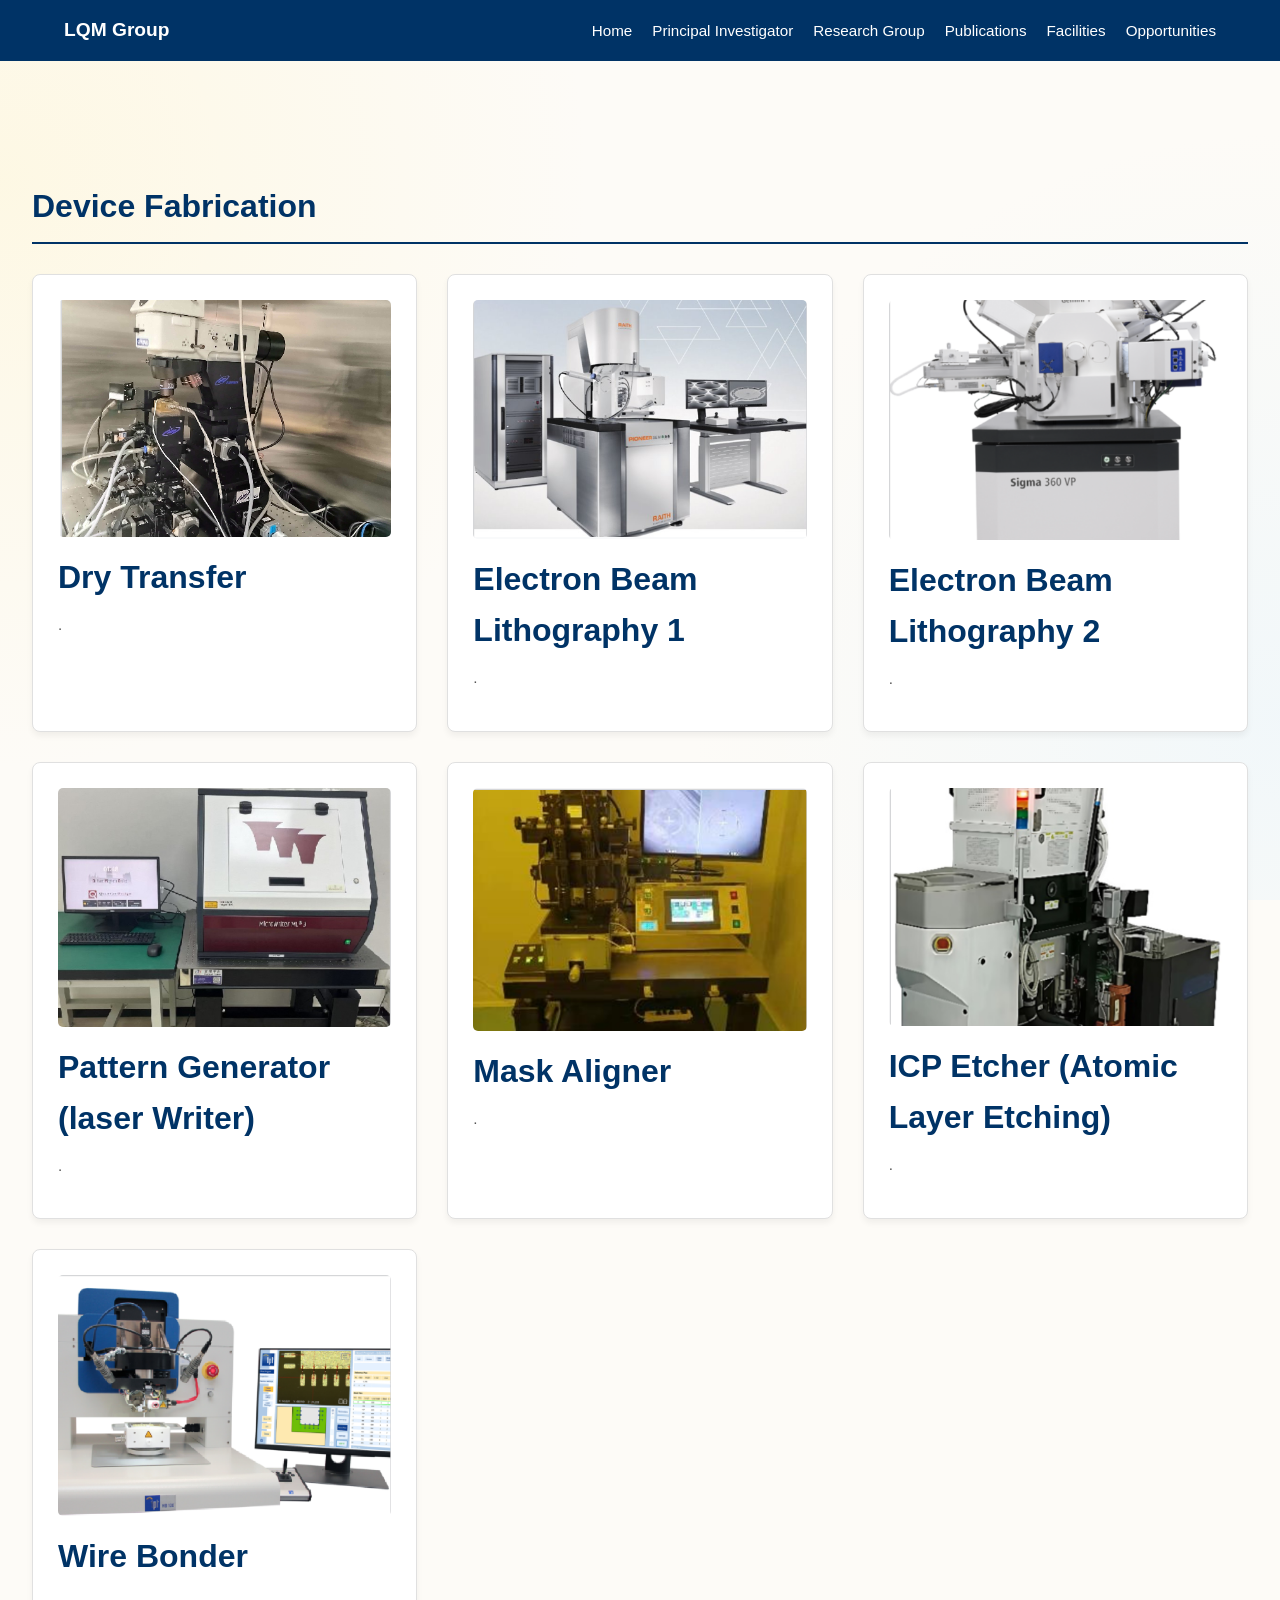
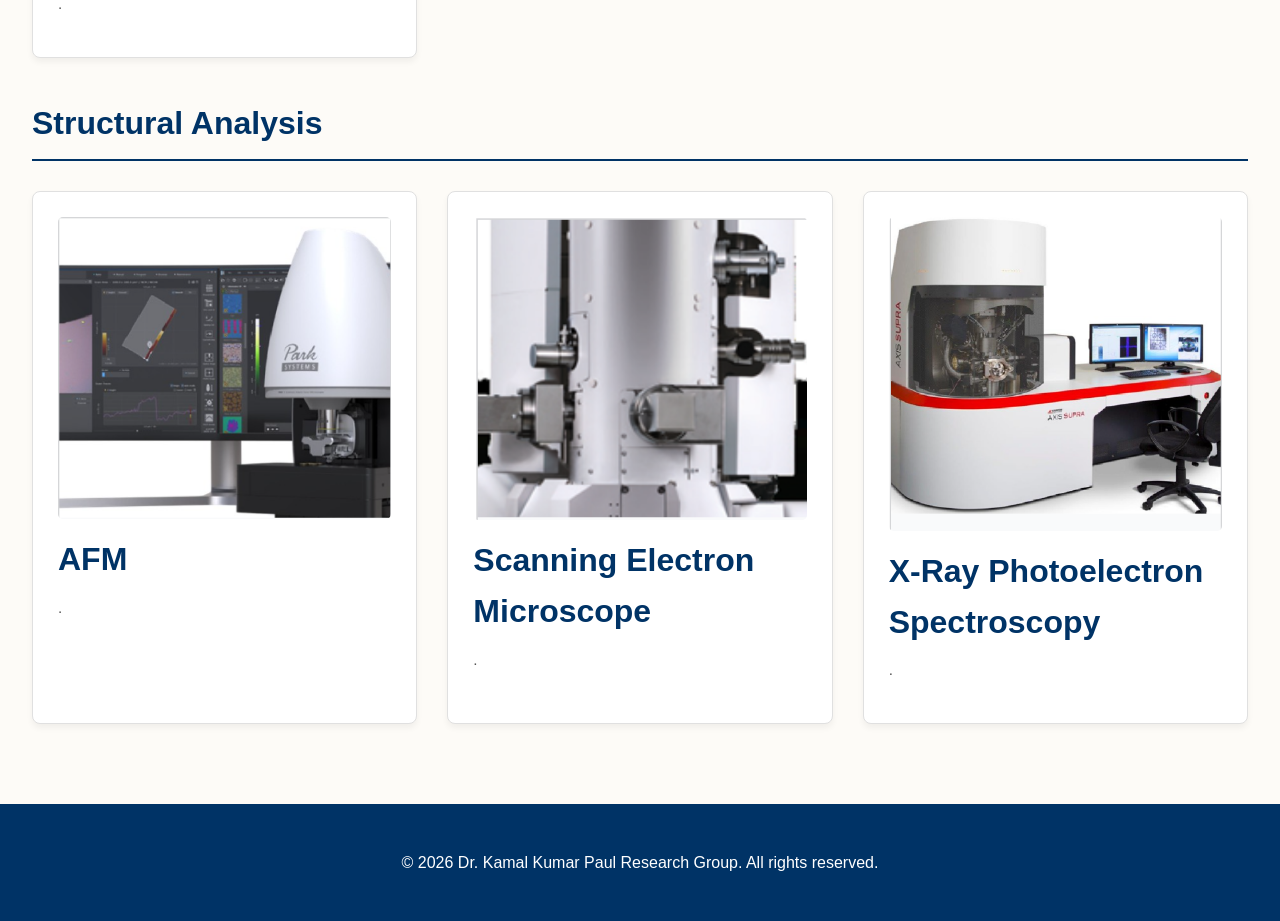
==== facilities.html @ f42da2a5 "Update navigation links in facilities.html" ====
<!DOCTYPE html>
<html lang="en">
<head>
    <meta charset="UTF-8">
    <meta name="viewport" content="width=device-width, initial-scale=1.0">
    <title>Facilities - Kamal Kumar Paul Research Group</title>
    <link rel="stylesheet" href="style.css">
</head>
<body>

    <header>
        <nav>
            <div class="logo">LQM Group</div>
            <ul class="nav-links">
                <li><a href="index.html">Home</a></li>
            <li><a href="pi.html">Principal Investigator</a></li>
            <li><a href="team.html">Research Group</a></li>
            <li><a href="publications.html">Publications</a></li>
            <li><a href="facilities.html">Facilities</a></li>
            <li><a href="opportunities.html">Opportunities</a></li>
            </ul>
        </nav>
    </header>

    <div class="container" style="margin-top: 40px; min-height: 60vh;">
        
        <div id="dynamic-facilities-container"></div>
        
    </div>

    <footer style="margin-top: 40px;">
        <div class="footer-bottom">
            <p>&copy; 2026 Dr. Kamal Kumar Paul Research Group. All rights reserved.</p>
        </div>
    </footer>

    <script>
        fetch('data/facilities.json')
            .then(response => {
                if (!response.ok) throw new Error("Facilities data not found");
                return response.json();
            })
            .then(data => {
                const container = document.getElementById('dynamic-facilities-container');
                let fullHTML = "";

                // OUTER LOOP: Go through each Category you create in the CMS
                if (data.categories) {
                    data.categories.forEach(category => {
                        
                        // 1. Build the dynamic Heading you typed in the CMS
                        fullHTML += `<h2 class="section-header" style="margin-top: 40px;">${category.heading}</h2>`;
                        
                        // 2. Open a new CSS grid for this specific category
                        fullHTML += `<div class="grid-container">`; 

                        // INNER LOOP: Go through the equipment items inside this specific category
                        if (category.items) {
                            category.items.forEach(item => {
                                // Check for an image, fallback to a placeholder if empty
                                const imgPath = item.photo ? item.photo.replace(/^\//, '') : 'placeholder.jpg';
                                
                                // Build the card
                                fullHTML += `
                                    <div class="card">
                                        <img src="${imgPath}" alt="${item.name}" style="width:100%; border-radius: 5px; margin-bottom: 15px;">
                                        <h3 style="margin: 0; color: #003366;">${item.name}</h3>
                                        <p style="margin-top: 10px; color: #555; font-size: 0.95rem;">${item.description}</p>
                                    </div>
                                `;
                            });
                        }
                        
                        // 3. Close the CSS grid before moving to the next category
                        fullHTML += `</div>`; 
                    });
                }
                
                // Inject the entire nested structure into the page at once
                container.innerHTML = fullHTML;
            })
            .catch(error => console.log("Facilities data hasn't been created in the CMS yet.", error));
    </script>
<script>
        fetch('data/settings.json')
            .then(response => {
                if (!response.ok) throw new Error("Settings not found.");
                return response.json();
            })
            .then(data => {
                const root = document.documentElement;
                
                // Inject the CMS values directly into the CSS variables
                if(data.font_family) root.style.setProperty('--main-font', data.font_family);
                if(data.text_size) root.style.setProperty('--text-size', data.text_size + 'px');
                if(data.text_color) root.style.setProperty('--text-color', data.text_color);
                if(data.header_size) root.style.setProperty('--header-size', data.header_size + 'px');
                if(data.container_width) root.style.setProperty('--container-width', data.container_width + 'px');
            })
            .catch(error => console.log("Global settings not yet published.", error));
    </script>
    <script>
        fetch('data/settings.json')
            .then(response => {
                if (!response.ok) throw new Error("Settings not found.");
                return response.json();
            })
            .then(data => {
                // 1. Update CSS Variables
                const root = document.documentElement;
                if(data.font_family) root.style.setProperty('--main-font', data.font_family);
                if(data.text_size) root.style.setProperty('--text-size', data.text_size + 'px');
                if(data.text_color) root.style.setProperty('--text-color', data.text_color);
                if(data.header_size) root.style.setProperty('--header-size', data.header_size + 'px');
                if(data.container_width) root.style.setProperty('--container-width', data.container_width + 'px');

                // 2. Update the Research Group Name Globally
                if(data.group_name) {
                    // Update Navigation Logo
                    document.querySelectorAll('.logo').forEach(logo => {
                        logo.innerText = data.group_name;
                    });
                    
                    // Update Footer Copyright text
                    document.querySelectorAll('footer .footer-bottom p').forEach(footer => {
                        const currentYear = new Date().getFullYear();
                        footer.innerHTML = `&copy; ${currentYear} ${data.group_name}. All rights reserved.`;
                    });

                    // Update Browser Tab Title safely
                    const currentTitle = document.title;
                    if (currentTitle.includes('-')) {
                        // Keeps page names like "Opportunities -" but swaps the group name
                        const pageName = currentTitle.split('-')[0].trim();
                        document.title = `${pageName} - ${data.group_name}`;
                    } else {
                        document.title = data.group_name;
                    }
                }
            })
            .catch(error => console.log("Global settings not yet published.", error));
    </script>
</body>
</html>
---- style.css ----
/* --- Clean, academic color palette --- */
/* --- 1. DEFAULT VARIABLES (Fallback if CMS fails) --- */
:root {
    --main-font: 'Inter', -apple-system, sans-serif;
    --text-size: 16px;
    --text-color: #333333;
    --header-size: 32px;
    --container-width: 1100px;
}

/* --- 2. APPLY VARIABLES GLOBALLY --- */
body {
    font-family: var(--main-font);
    font-size: var(--text-size);
    color: var(--text-color);
}

h1, h2, h3, .section-header {
    font-size: var(--header-size);
}

.container {
    max-width: var(--container-width);
    margin: 0 auto;
    padding: 20px;
}
:root {
    --primary-blue: #003366;
    --light-gray: #f4f4f9;
    --text-dark: #333;
}

body {
    font-family: 'Segoe UI', Tahoma, Geneva, Verdana, sans-serif;
    margin: 0;
    padding: 0;
    line-height: 1.6;
    color: var(--text-dark);
    background-color: #fdfbf7; 
    background-image: 
        radial-gradient(circle at 0% 20%, rgba(254, 243, 199, 0.4) 0%, transparent 40%),
        radial-gradient(circle at 100% 80%, rgba(224, 242, 254, 0.4) 0%, transparent 40%);
    background-attachment: fixed;
}
  
/* --- Navigation --- */
nav { background-color: var(--primary-blue); padding: 15px 5%; display: flex; justify-content: space-between; align-items: center; }
nav .logo { color: white; font-size: 1.2rem; font-weight: bold; text-decoration: none; }
nav ul { list-style: none; margin: 0; padding: 0; display: flex; gap: 20px; }
nav ul li a { color: white; text-decoration: none; font-size: 0.95rem; }
nav ul li a:hover { text-decoration: underline; }

/* --- Slider Styling (Added Back!) --- */
.slider-container { width: 100%; height: 60vh; position: relative; margin: auto; overflow: hidden; background-color: #000; }
.slide { display: none; width: 100%; height: 100%; }
.slide img { width: 100%; height: 100%; object-fit: cover; opacity: 0.6; }
.slide-text { color: #f2f2f2; position: absolute; top: 50%; left: 50%; transform: translate(-50%, -50%); text-align: center; width: 80%; }
.prev, .next { cursor: pointer; position: absolute; top: 50%; transform: translateY(-50%); padding: 20px; color: white; font-weight: bold; font-size: 30px; background-color: rgba(0,0,0,0.2); }
.next { right: 10px; } .prev { left: 10px; }

/* --- Container Alignment --- */
.container { width: 95%; max-width: 1400px; margin: 0 auto; padding: 40px 20px; }
.section-header { color: var(--primary-blue); border-bottom: 2px solid var(--primary-blue); padding-bottom: 10px; margin-top: 50px; }

/* --- Grid Layout --- */
.grid-container { display: grid; grid-template-columns: repeat(auto-fit, minmax(350px, 1fr)); gap: 30px; margin-top: 30px; }
.card { background: white; border: 1px solid #e0e0e0; padding: 25px; border-radius: 8px; box-shadow: 0 4px 6px rgba(0,0,0,0.05); display: flex; flex-direction: column; }

/* --- News Scroller --- */
.news-scroller { width: 95%; max-width: 1400px; margin: 40px auto; overflow: hidden; padding: 10px 0; }
.news-track { display: flex; width: max-content; animation: scrollLeft 30s linear infinite; }
.news-track:hover { animation-play-state: paused; }
.news-card { width: 320px; margin-right: 30px; background: white; border: 1px solid #ddd; border-radius: 8px; overflow: hidden; flex-shrink: 0; }
.news-card img { width: 100%; height: 180px; object-fit: cover; }
.news-content { padding: 15px; }

/* --- Footer --- */
footer { background-color: var(--primary-blue); color: white; text-align: center; padding: 30px; margin-top: 60px; }

/* --- Animations --- */
@keyframes scrollLeft { 0% { transform: translateX(0); } 100% { transform: translateX(-50%); } }

/* --- Mobile --- */
@media (max-width: 768px) {
    nav { flex-direction: column; }
    .grid-container { grid-template-columns: 1fr; }
    .container { width: 90%; }
    .slider-container { height: 40vh; }
}
/* --- RESEARCH MODAL STYLES --- */
.modal {
    display: none; /* Hidden by default */
    position: fixed; 
    z-index: 9999; /* Sit on top of everything */
    left: 0;
    top: 0;
    width: 100%; 
    height: 100%; 
    background-color: rgba(0, 30, 60, 0.7); /* Deep blue overlay */
    backdrop-filter: blur(4px); /* Modern frosted glass effect */
    overflow-y: auto; /* Allow scrolling inside the modal if text is very long */
}

.modal-content {
    background-color: #ffffff;
    margin: 5% auto; /* 5% from the top and centered */
    padding: 40px;
    border-radius: 12px;
    width: 90%;
    max-width: 800px; /* Restrict width for optimal reading */
    box-shadow: 0 20px 40px rgba(0,0,0,0.3);
    position: relative;
    animation: modalFadeIn 0.3s ease-out forwards;
}

.close-btn {
    color: #999;
    position: absolute;
    top: 20px;
    right: 25px;
    font-size: 32px;
    font-weight: bold;
    cursor: pointer;
    transition: color 0.2s;
    line-height: 1;
}

.close-btn:hover {
    color: #cc0000; /* Turns red on hover */
}

/* Smooth pop-up animation */
@keyframes modalFadeIn {
    from {
        opacity: 0;
        transform: translateY(-30px);
    }
    to {
        opacity: 1;
        transform: translateY(0);
    }
}
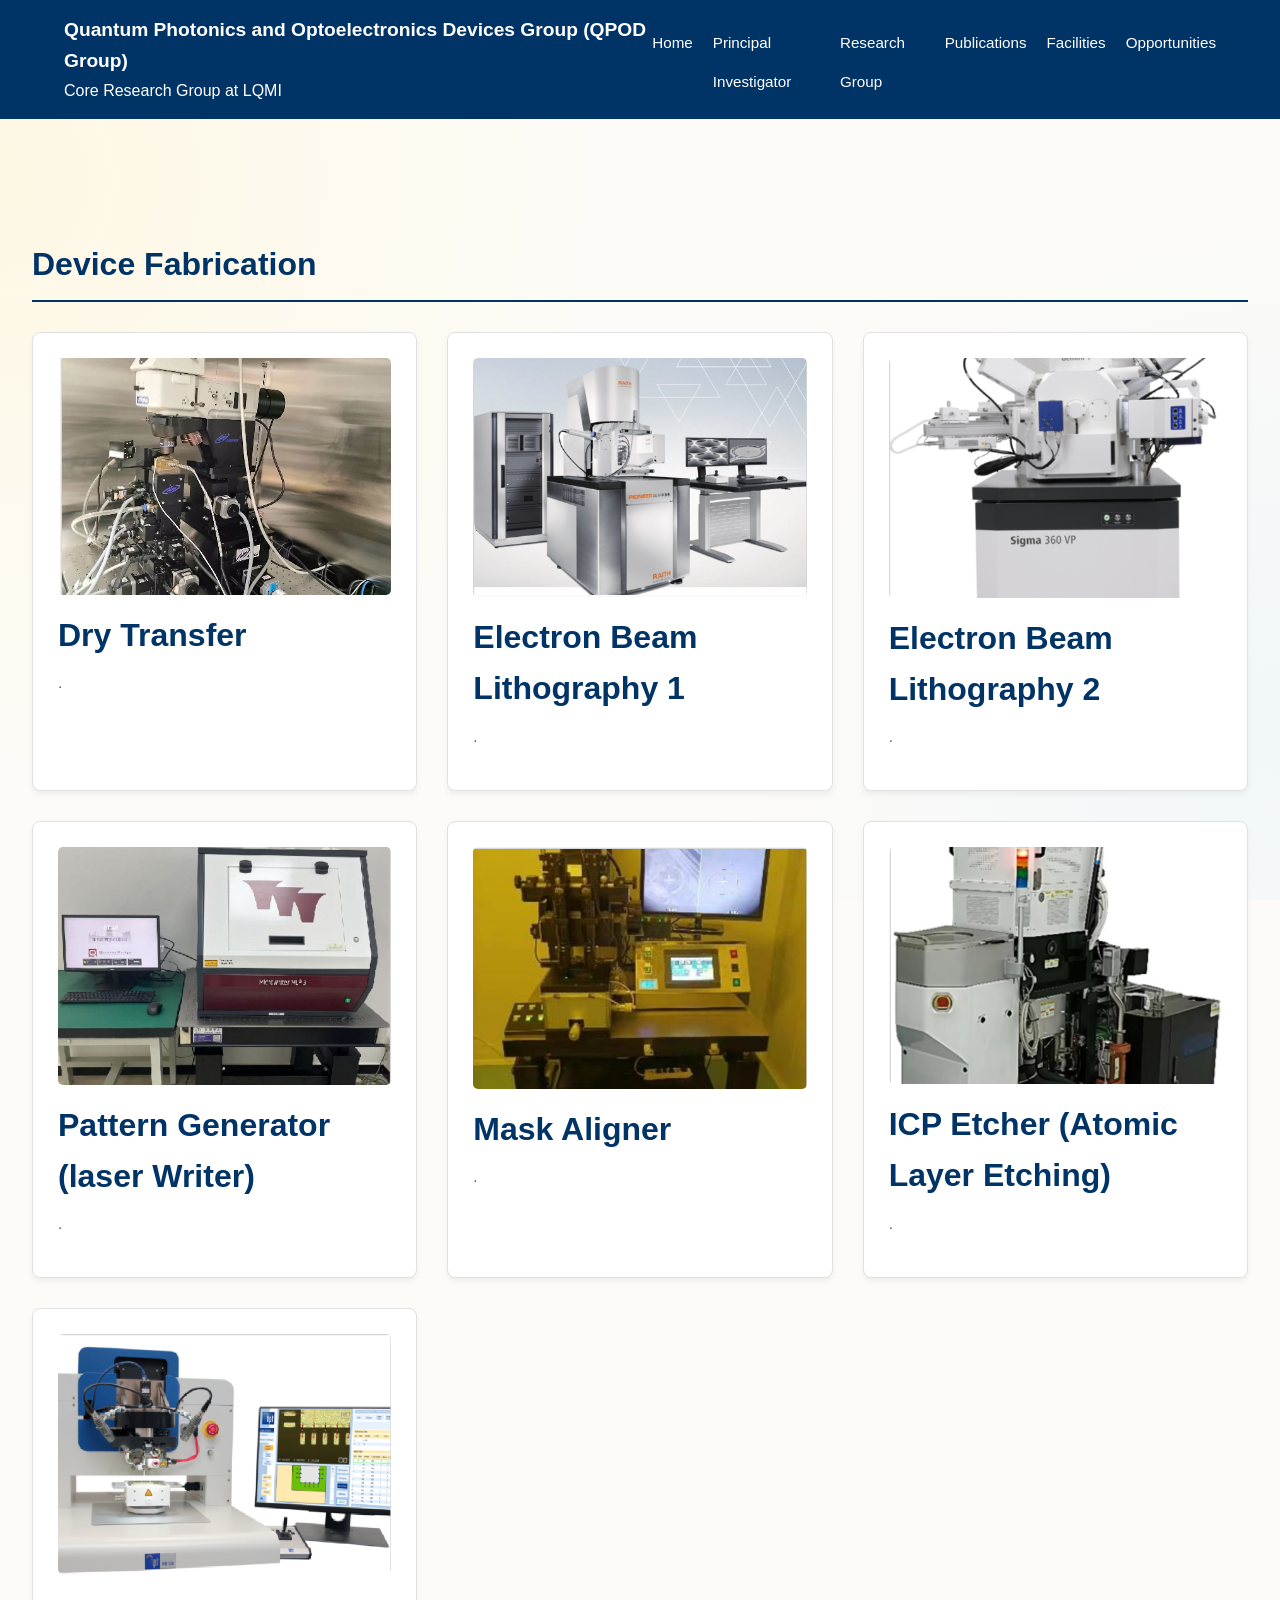
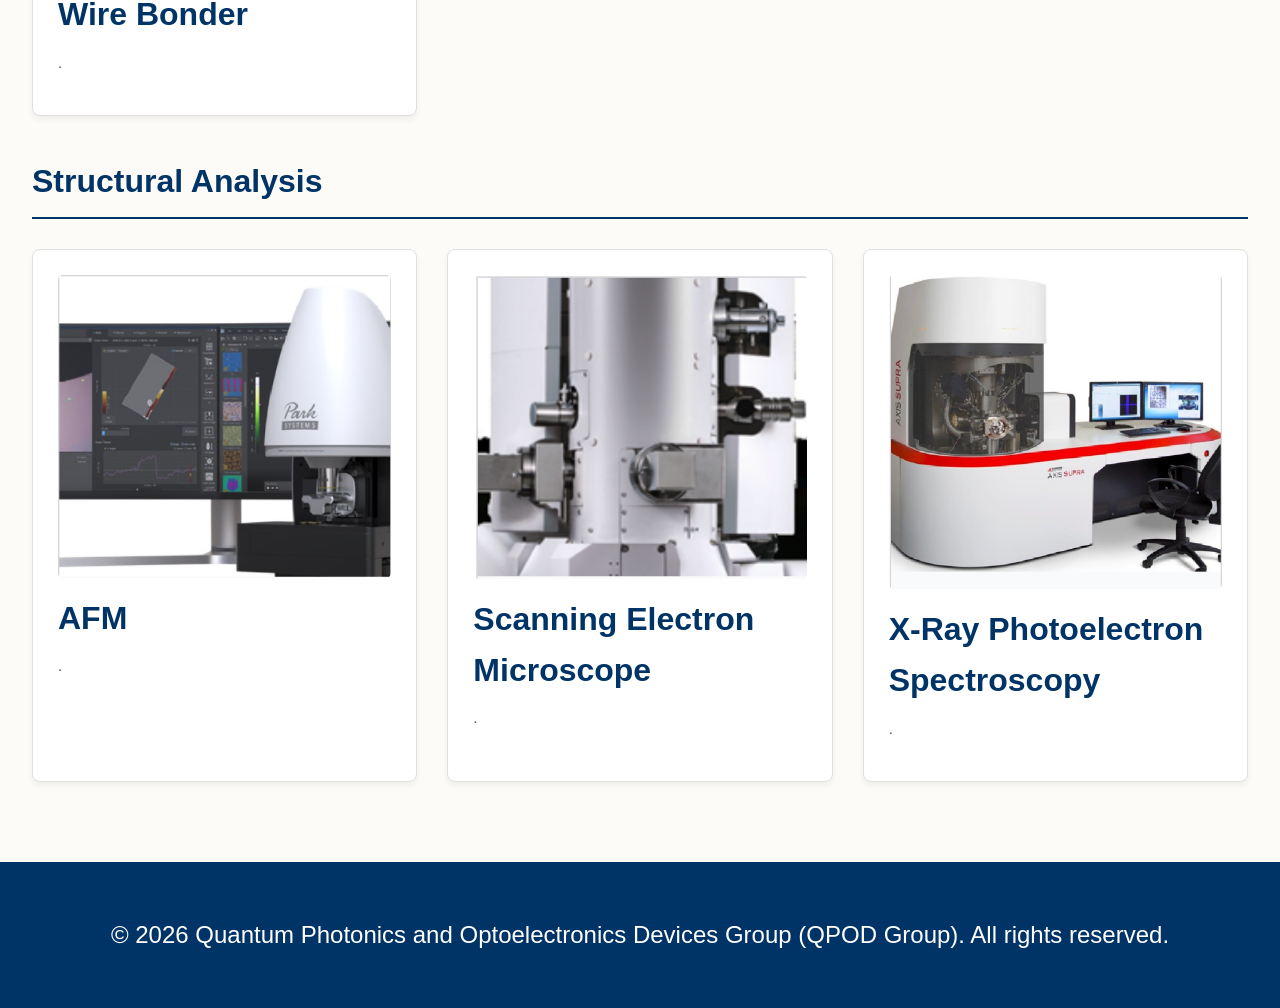
==== commit b21feff4: "Revise header branding and navigation links Updated navigation header with new branding and links." ====
--- a/facilities.html
+++ b/facilities.html
@@ -10,7 +10,10 @@
 
     <header>
         <nav>
-            <div class="logo">LQM Group</div>
+            <div class="nav-brand">
+        <a href="index.html" class="logo">Quantum Photonic and Optoelectronic Device Group</a>
+        <a href="https://smce.hbut.edu.cn/lqm/index.htm" target="_blank" class="subheading-link">Core Research Group at LQMI</a>
+        </div>
             <ul class="nav-links">
                 <li><a href="index.html">Home</a></li>
             <li><a href="pi.html">Principal Investigator</a></li>
--- a/style.css
+++ b/style.css
@@ -140,3 +140,21 @@
         transform: translateY(0);
     }
 }
+/* --- Navigation Subheading Styles --- */
+.nav-brand {
+    display: flex;
+    flex-direction: column;
+    justify-content: center;
+}
+
+.subheading-link {
+    font-size: 1rem; 
+    color: #ffffff; /* Forces the text to be pure white */
+    text-decoration: none;
+    margin-top: 2px;
+    font-weight: 500;
+}
+
+.subheading-link:hover {
+    text-decoration: underline; /* Keeps the underline, removed the opacity fade */
+}
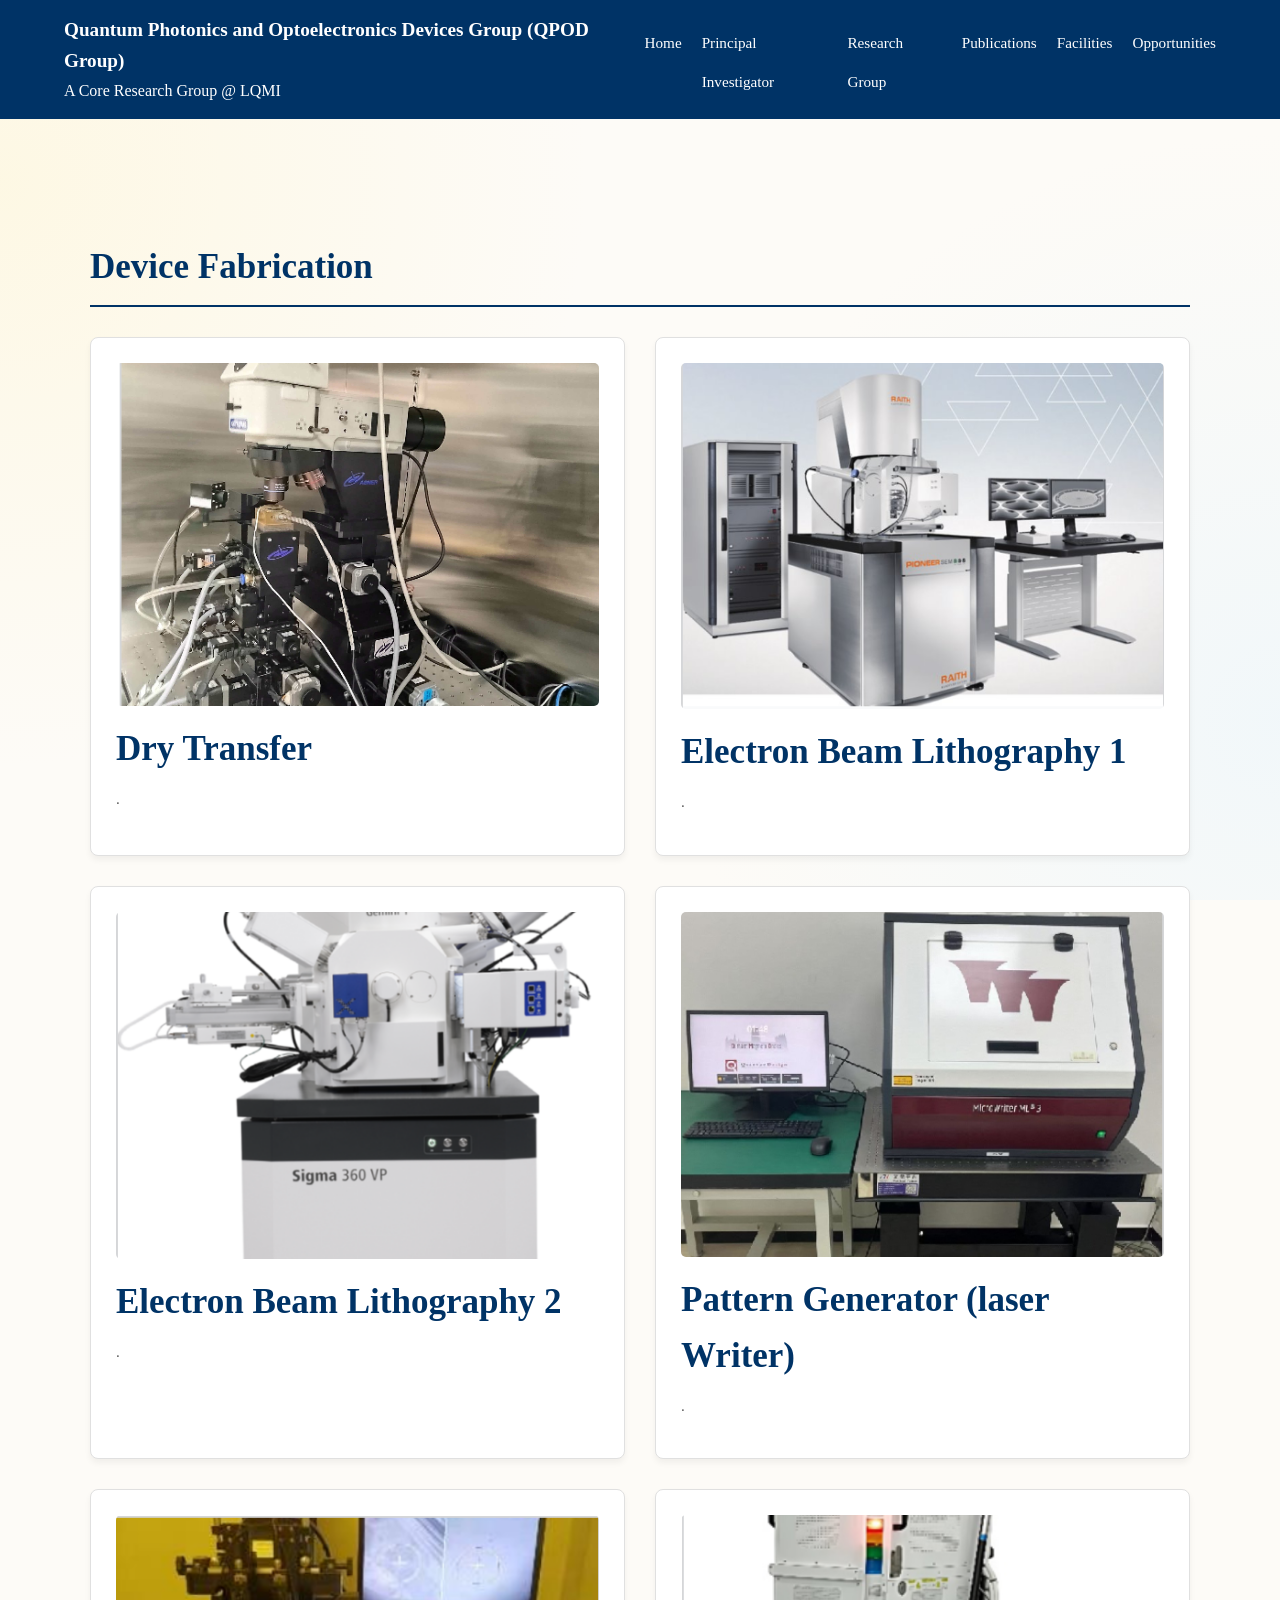
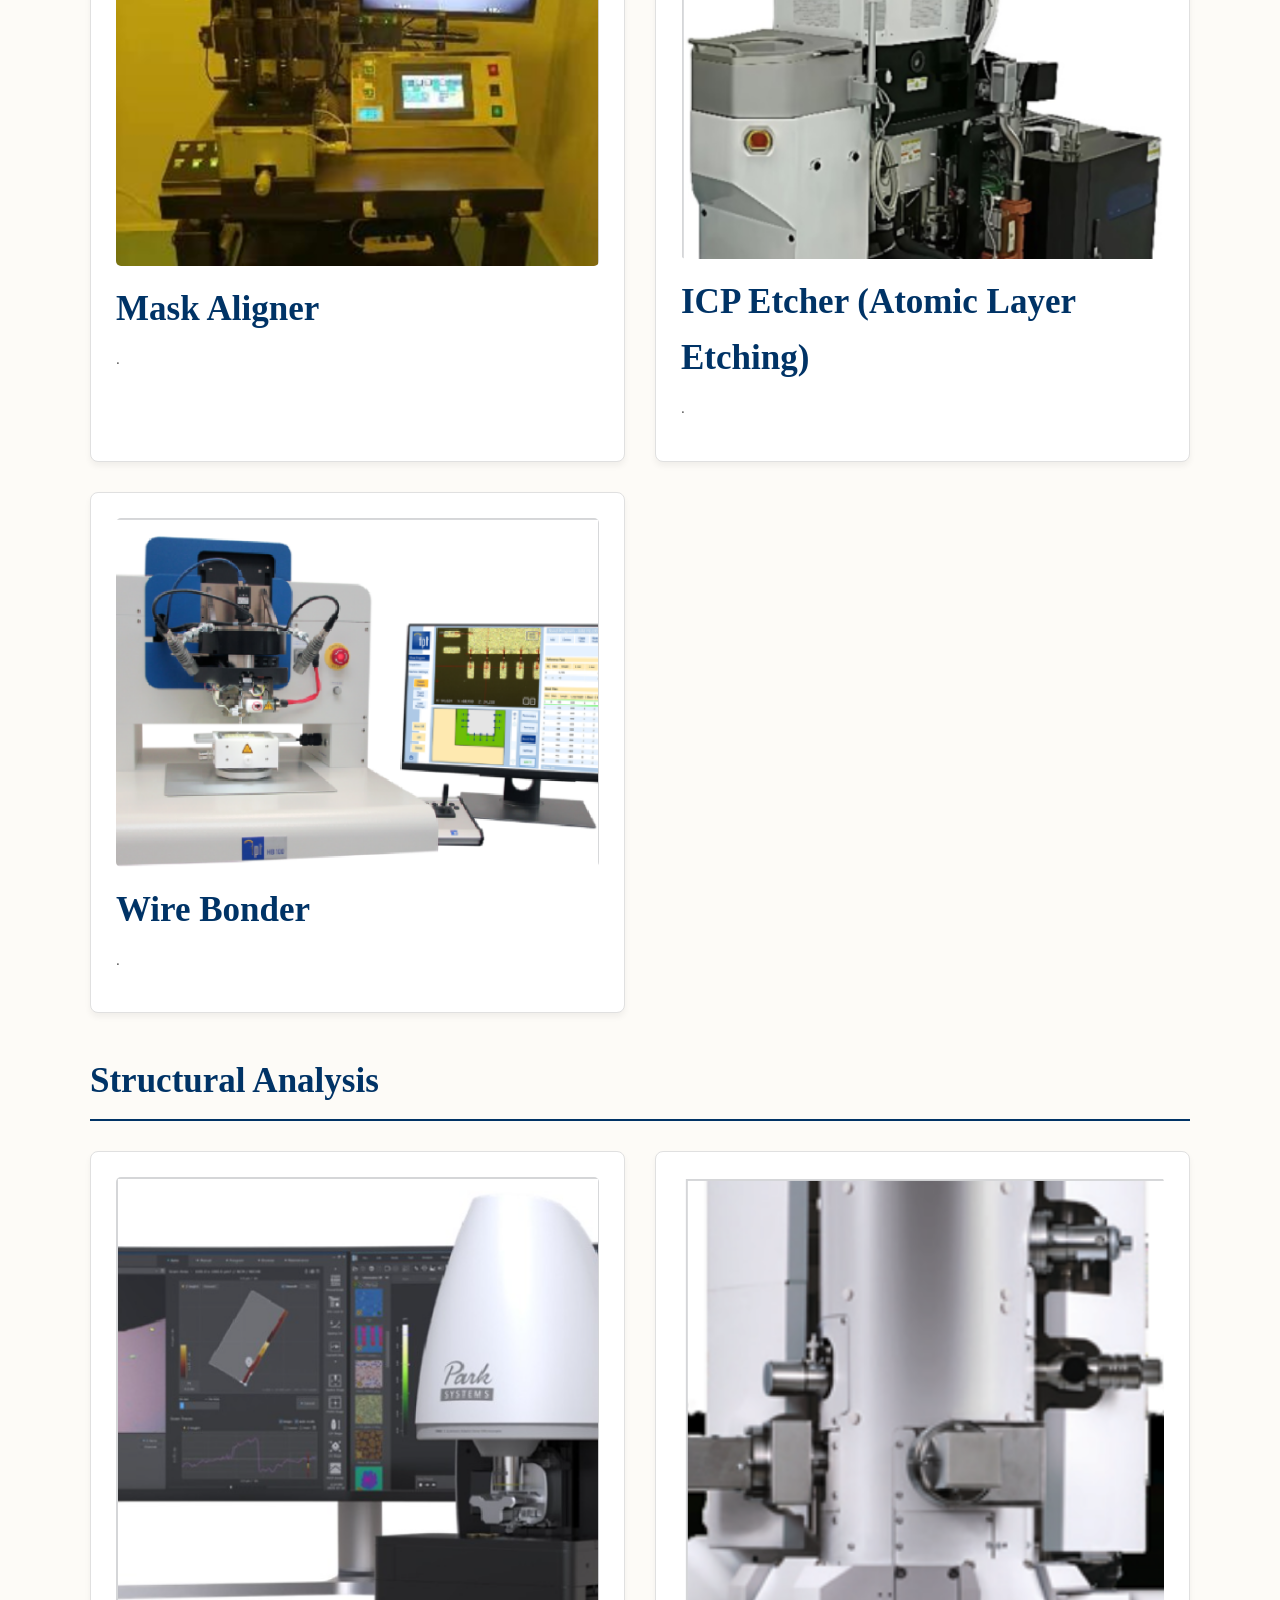
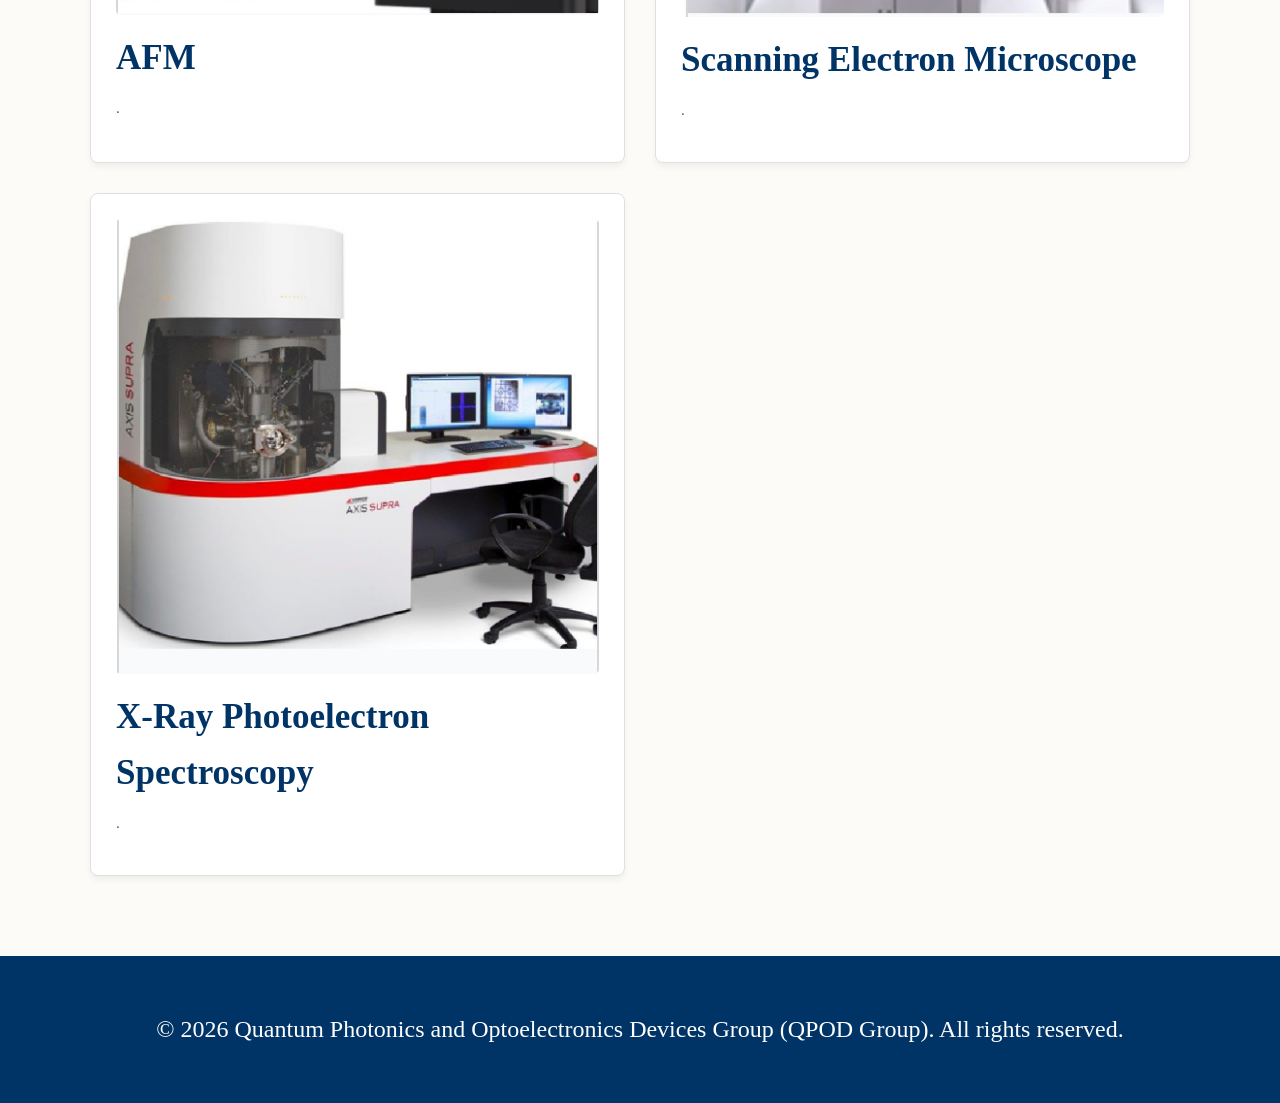
==== commit d28fea03: "Enhance global settings with subheading updates Added functionality to update navigation subheading " ====
--- a/facilities.html
+++ b/facilities.html
@@ -109,7 +109,6 @@
                 return response.json();
             })
             .then(data => {
-                // 1. Update CSS Variables
                 const root = document.documentElement;
                 if(data.font_family) root.style.setProperty('--main-font', data.font_family);
                 if(data.text_size) root.style.setProperty('--text-size', data.text_size + 'px');
@@ -117,29 +116,39 @@
                 if(data.header_size) root.style.setProperty('--header-size', data.header_size + 'px');
                 if(data.container_width) root.style.setProperty('--container-width', data.container_width + 'px');
 
-                // 2. Update the Research Group Name Globally
+                // --- 1. Main Group Name ---
                 if(data.group_name) {
-                    // Update Navigation Logo
                     document.querySelectorAll('.logo').forEach(logo => {
                         logo.innerText = data.group_name;
                     });
                     
-                    // Update Footer Copyright text
                     document.querySelectorAll('footer .footer-bottom p').forEach(footer => {
                         const currentYear = new Date().getFullYear();
                         footer.innerHTML = `&copy; ${currentYear} ${data.group_name}. All rights reserved.`;
                     });
 
-                    // Update Browser Tab Title safely
                     const currentTitle = document.title;
                     if (currentTitle.includes('-')) {
-                        // Keeps page names like "Opportunities -" but swaps the group name
                         const pageName = currentTitle.split('-')[0].trim();
                         document.title = `${pageName} - ${data.group_name}`;
                     } else {
                         document.title = data.group_name;
                     }
                 }
+
+                // --- 2. NEW: Navigation Subheading Text ---
+                if(data.nav_subheading) {
+                    document.querySelectorAll('.subheading-link').forEach(link => {
+                        link.innerText = data.nav_subheading;
+                    });
+                }
+
+                // --- 3. NEW: Navigation Subheading Link ---
+                if(data.nav_subheading_link) {
+                    document.querySelectorAll('.subheading-link').forEach(link => {
+                        link.href = data.nav_subheading_link;
+                    });
+                }
             })
             .catch(error => console.log("Global settings not yet published.", error));
     </script>
--- a/style.css
+++ b/style.css
@@ -1,118 +1,245 @@
 /* --- Clean, academic color palette --- */
-/* --- 1. DEFAULT VARIABLES (Fallback if CMS fails) --- */
+/* --- 1. DEFAULT VARIABLES --- */
 :root {
     --main-font: 'Inter', -apple-system, sans-serif;
     --text-size: 16px;
     --text-color: #333333;
+    --text-dark: #333;
     --header-size: 32px;
     --container-width: 1100px;
+    --primary-blue: #003366;
+    --light-gray: #f4f4f9;
 }
 
 /* --- 2. APPLY VARIABLES GLOBALLY --- */
 body {
-    font-family: var(--main-font);
+    font-family: var(--main-font), 'Segoe UI', Tahoma, Geneva, Verdana, sans-serif;
     font-size: var(--text-size);
     color: var(--text-color);
-}
-
-h1, h2, h3, .section-header {
-    font-size: var(--header-size);
-}
-
-.container {
-    max-width: var(--container-width);
-    margin: 0 auto;
-    padding: 20px;
-}
-:root {
-    --primary-blue: #003366;
-    --light-gray: #f4f4f9;
-    --text-dark: #333;
-}
-
-body {
-    font-family: 'Segoe UI', Tahoma, Geneva, Verdana, sans-serif;
     margin: 0;
     padding: 0;
     line-height: 1.6;
-    color: var(--text-dark);
     background-color: #fdfbf7; 
     background-image: 
         radial-gradient(circle at 0% 20%, rgba(254, 243, 199, 0.4) 0%, transparent 40%),
         radial-gradient(circle at 100% 80%, rgba(224, 242, 254, 0.4) 0%, transparent 40%);
     background-attachment: fixed;
 }
-  
+
+h1, h2, h3, .section-header {
+    font-size: var(--header-size);
+}
+
+/* --- Container Alignment --- */
+.container {
+    width: 95%;
+    max-width: var(--container-width);
+    margin: 0 auto;
+    padding: 40px 20px;
+}
+
+.section-header { 
+    color: var(--primary-blue); 
+    border-bottom: 2px solid var(--primary-blue); 
+    padding-bottom: 10px; 
+    margin-top: 50px; 
+}
+
 /* --- Navigation --- */
-nav { background-color: var(--primary-blue); padding: 15px 5%; display: flex; justify-content: space-between; align-items: center; }
-nav .logo { color: white; font-size: 1.2rem; font-weight: bold; text-decoration: none; }
-nav ul { list-style: none; margin: 0; padding: 0; display: flex; gap: 20px; }
-nav ul li a { color: white; text-decoration: none; font-size: 0.95rem; }
-nav ul li a:hover { text-decoration: underline; }
-
-/* --- Slider Styling (Added Back!) --- */
-.slider-container { width: 100%; height: 60vh; position: relative; margin: auto; overflow: hidden; background-color: #000; }
-.slide { display: none; width: 100%; height: 100%; }
-.slide img { width: 100%; height: 100%; object-fit: cover; opacity: 0.6; }
-.slide-text { color: #f2f2f2; position: absolute; top: 50%; left: 50%; transform: translate(-50%, -50%); text-align: center; width: 80%; }
-.prev, .next { cursor: pointer; position: absolute; top: 50%; transform: translateY(-50%); padding: 20px; color: white; font-weight: bold; font-size: 30px; background-color: rgba(0,0,0,0.2); }
-.next { right: 10px; } .prev { left: 10px; }
-
-/* --- Container Alignment --- */
-.container { width: 95%; max-width: 1400px; margin: 0 auto; padding: 40px 20px; }
-.section-header { color: var(--primary-blue); border-bottom: 2px solid var(--primary-blue); padding-bottom: 10px; margin-top: 50px; }
+nav { 
+    background-color: var(--primary-blue); 
+    padding: 15px 5%; 
+    display: flex; 
+    justify-content: space-between; 
+    align-items: center; 
+}
+nav .logo { 
+    color: white; 
+    font-size: 1.2rem; 
+    font-weight: bold; 
+    text-decoration: none; 
+}
+nav ul { 
+    list-style: none; 
+    margin: 0; 
+    padding: 0; 
+    display: flex; 
+    gap: 20px; 
+}
+nav ul li a { 
+    color: white; 
+    text-decoration: none; 
+    font-size: 0.95rem; 
+}
+nav ul li a:hover { 
+    text-decoration: underline; 
+}
+
+/* --- Navigation Subheading Styles --- */
+.nav-brand {
+    display: flex;
+    flex-direction: column;
+    justify-content: center;
+}
+.subheading-link {
+    font-size: 1rem; 
+    color: #ffffff; 
+    text-decoration: none;
+    margin-top: 2px;
+    font-weight: 500;
+}
+.subheading-link:hover {
+    text-decoration: underline; 
+}
+
+/* --- Slider Styling --- */
+/* --- Slider Styling --- */
+.slider-container {
+    width: 95%;              /* Shrunk slightly from 100% so it acts like a box inside the page */
+    max-width: 1200px;
+    aspect-ratio: 21/ 9; 
+    
+    /* 1. VERTICAL CENTERING: Adds 60px of space above and below the slider */
+    margin: 60px auto;       
+    
+    /* 2. BOX CONTAINER EFFECTS */
+    border-radius: 12px;     /* Gives the box smooth, rounded corners */
+    box-shadow: 0 15px 35px rgba(0, 0, 0, 0.15); /* Adds a soft, professional drop shadow */
+    border: 1px solid #eaeaea; /* Adds a very subtle outline */
+    
+    overflow: hidden; 
+    position: relative;
+    background-color: #000;
+}
+.slide { 
+    display: none; 
+    width: 100%; 
+    height: 100%; 
+}
+.slide img {
+    width: 100%;             
+    height: 100%;            
+    object-fit: contain;       
+    object-position: center; 
+    display: block;
+    filter: brightness(100%); 
+}
+.slider-overlay {
+    background: rgba(0, 0, 0, 0.2); 
+}
+.slide-text { 
+    color: #f2f2f2; 
+    position: absolute; 
+    top: 50%; 
+    left: 50%; 
+    transform: translate(-50%, -50%); 
+    text-align: center; 
+    width: 80%; 
+}
+.prev, .next { 
+    cursor: pointer; 
+    position: absolute; 
+    top: 50%; 
+    transform: translateY(-50%); 
+    padding: 20px; 
+    color: white; 
+    font-weight: bold; 
+    font-size: 30px; 
+    background-color: rgba(0,0,0,0.2); 
+}
+.next { right: 10px; } 
+.prev { left: 10px; }
 
 /* --- Grid Layout --- */
-.grid-container { display: grid; grid-template-columns: repeat(auto-fit, minmax(350px, 1fr)); gap: 30px; margin-top: 30px; }
-.card { background: white; border: 1px solid #e0e0e0; padding: 25px; border-radius: 8px; box-shadow: 0 4px 6px rgba(0,0,0,0.05); display: flex; flex-direction: column; }
+.grid-container { 
+    display: grid; 
+    grid-template-columns: repeat(auto-fit, minmax(350px, 1fr)); 
+    gap: 30px; 
+    margin-top: 30px; 
+}
+.card { 
+    background: white; 
+    border: 1px solid #e0e0e0; 
+    padding: 25px; 
+    border-radius: 8px; 
+    box-shadow: 0 4px 6px rgba(0,0,0,0.05); 
+    display: flex; 
+    flex-direction: column; 
+}
 
 /* --- News Scroller --- */
-.news-scroller { width: 95%; max-width: 1400px; margin: 40px auto; overflow: hidden; padding: 10px 0; }
-.news-track { display: flex; width: max-content; animation: scrollLeft 30s linear infinite; }
-.news-track:hover { animation-play-state: paused; }
-.news-card { width: 320px; margin-right: 30px; background: white; border: 1px solid #ddd; border-radius: 8px; overflow: hidden; flex-shrink: 0; }
-.news-card img { width: 100%; height: 180px; object-fit: cover; }
-.news-content { padding: 15px; }
+.news-scroller { 
+    width: 95%; 
+    max-width: 1400px; 
+    margin: 40px auto; 
+    overflow: hidden; 
+    padding: 10px 0; 
+}
+.news-track { 
+    display: flex; 
+    width: max-content; 
+    animation: scrollLeft 30s linear infinite; 
+}
+.news-track:hover { 
+    animation-play-state: paused; 
+}
+.news-card { 
+    width: 320px; 
+    margin-right: 30px; 
+    background: white; 
+    border: 1px solid #ddd; 
+    border-radius: 8px; 
+    overflow: hidden; 
+    flex-shrink: 0; 
+}
+.news-card img { 
+    width: 100%; 
+    height: 180px; 
+    object-fit: cover; 
+}
+.news-content { 
+    padding: 15px; 
+}
 
 /* --- Footer --- */
-footer { background-color: var(--primary-blue); color: white; text-align: center; padding: 30px; margin-top: 60px; }
+footer { 
+    background-color: var(--primary-blue); 
+    color: white; 
+    text-align: center; 
+    padding: 30px; 
+    margin-top: 60px; 
+}
 
 /* --- Animations --- */
-@keyframes scrollLeft { 0% { transform: translateX(0); } 100% { transform: translateX(-50%); } }
-
-/* --- Mobile --- */
-@media (max-width: 768px) {
-    nav { flex-direction: column; }
-    .grid-container { grid-template-columns: 1fr; }
-    .container { width: 90%; }
-    .slider-container { height: 40vh; }
-}
+@keyframes scrollLeft { 
+    0% { transform: translateX(0); } 
+    100% { transform: translateX(-50%); } 
+}
+
 /* --- RESEARCH MODAL STYLES --- */
 .modal {
-    display: none; /* Hidden by default */
+    display: none; 
     position: fixed; 
-    z-index: 9999; /* Sit on top of everything */
+    z-index: 9999; 
     left: 0;
     top: 0;
     width: 100%; 
     height: 100%; 
-    background-color: rgba(0, 30, 60, 0.7); /* Deep blue overlay */
-    backdrop-filter: blur(4px); /* Modern frosted glass effect */
-    overflow-y: auto; /* Allow scrolling inside the modal if text is very long */
-}
-
+    background-color: rgba(0, 30, 60, 0.7); 
+    backdrop-filter: blur(4px); 
+    overflow-y: auto; 
+}
 .modal-content {
     background-color: #ffffff;
-    margin: 5% auto; /* 5% from the top and centered */
+    margin: 5% auto; 
     padding: 40px;
     border-radius: 12px;
     width: 90%;
-    max-width: 800px; /* Restrict width for optimal reading */
+    max-width: 800px; 
     box-shadow: 0 20px 40px rgba(0,0,0,0.3);
     position: relative;
     animation: modalFadeIn 0.3s ease-out forwards;
 }
-
 .close-btn {
     color: #999;
     position: absolute;
@@ -124,12 +251,9 @@
     transition: color 0.2s;
     line-height: 1;
 }
-
 .close-btn:hover {
-    color: #cc0000; /* Turns red on hover */
-}
-
-/* Smooth pop-up animation */
+    color: #cc0000; 
+}
 @keyframes modalFadeIn {
     from {
         opacity: 0;
@@ -140,21 +264,11 @@
         transform: translateY(0);
     }
 }
-/* --- Navigation Subheading Styles --- */
-.nav-brand {
-    display: flex;
-    flex-direction: column;
-    justify-content: center;
-}
-
-.subheading-link {
-    font-size: 1rem; 
-    color: #ffffff; /* Forces the text to be pure white */
-    text-decoration: none;
-    margin-top: 2px;
-    font-weight: 500;
-}
-
-.subheading-link:hover {
-    text-decoration: underline; /* Keeps the underline, removed the opacity fade */
-}
+
+/* --- Mobile --- */
+@media (max-width: 768px) {
+    nav { flex-direction: column; }
+    .grid-container { grid-template-columns: 1fr; }
+    .container { width: 90%; }
+    /* The slider height is now automatically handled by aspect-ratio! */
+}
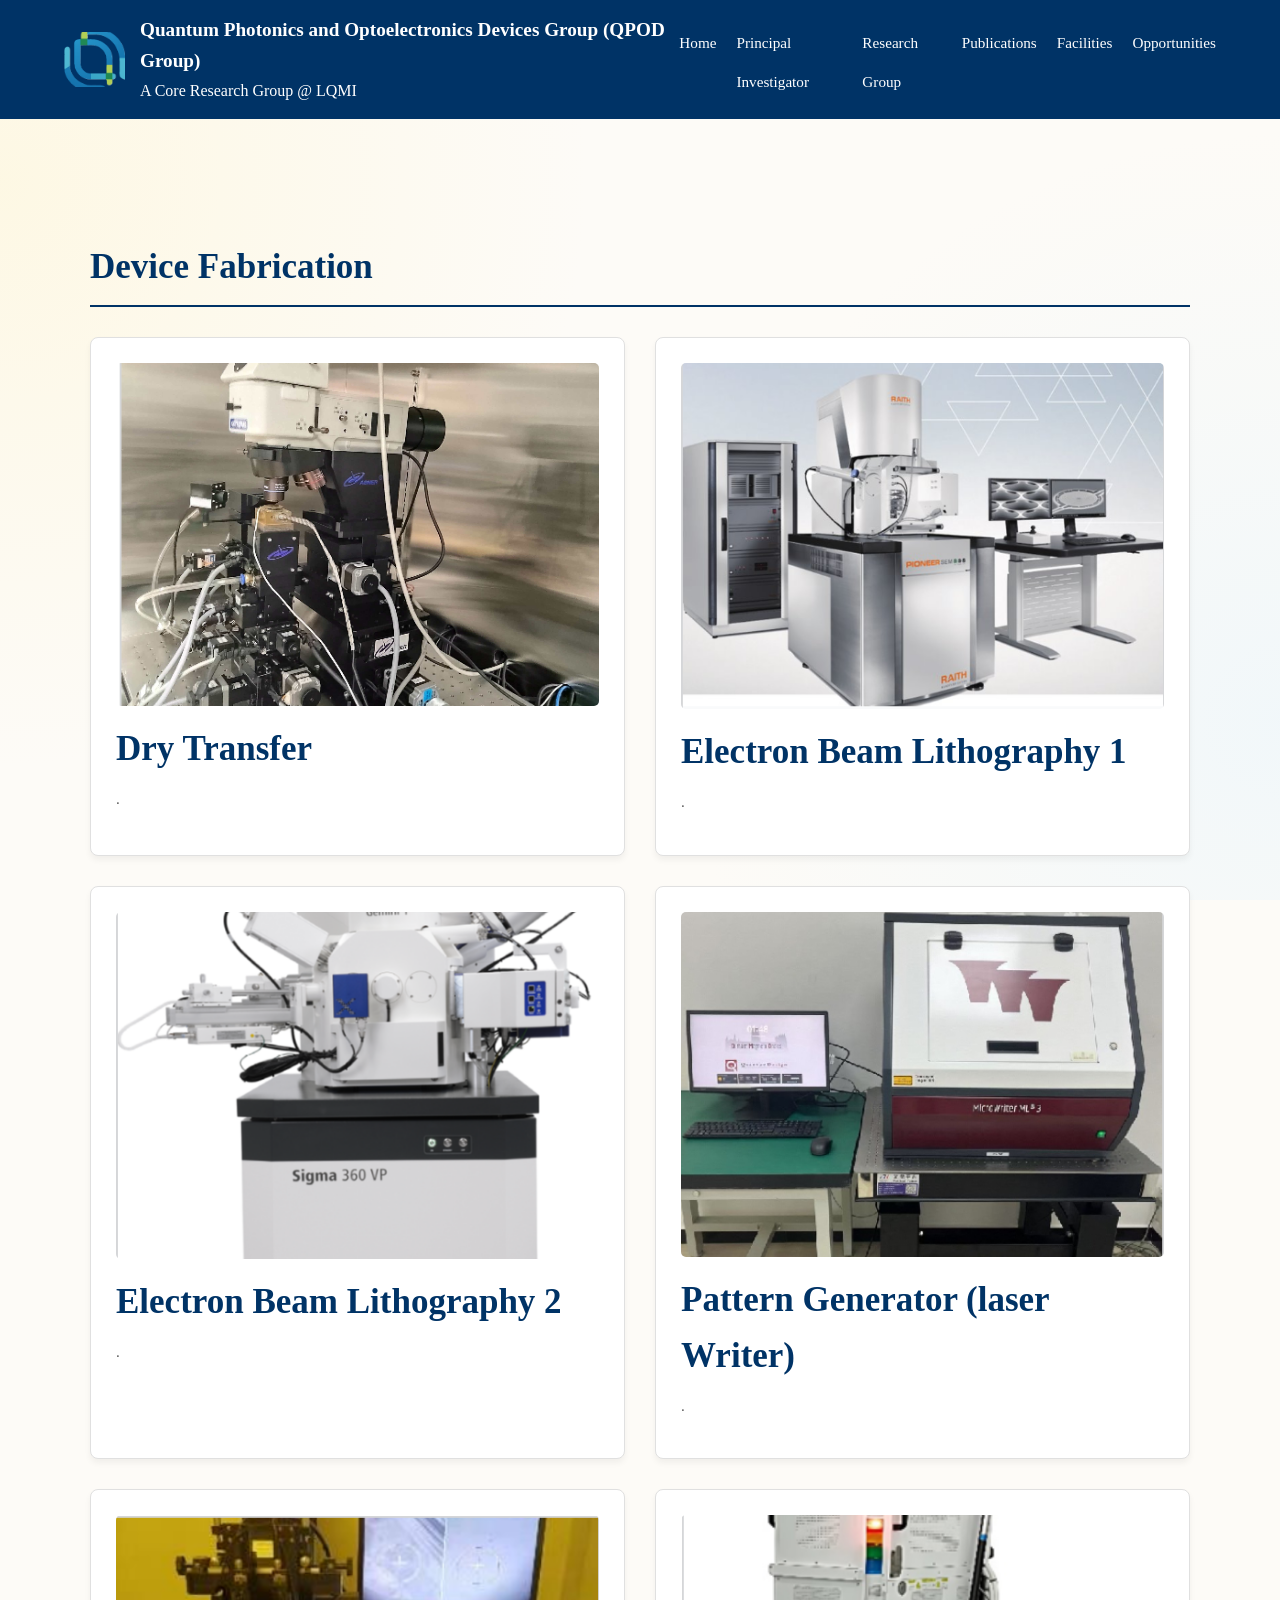
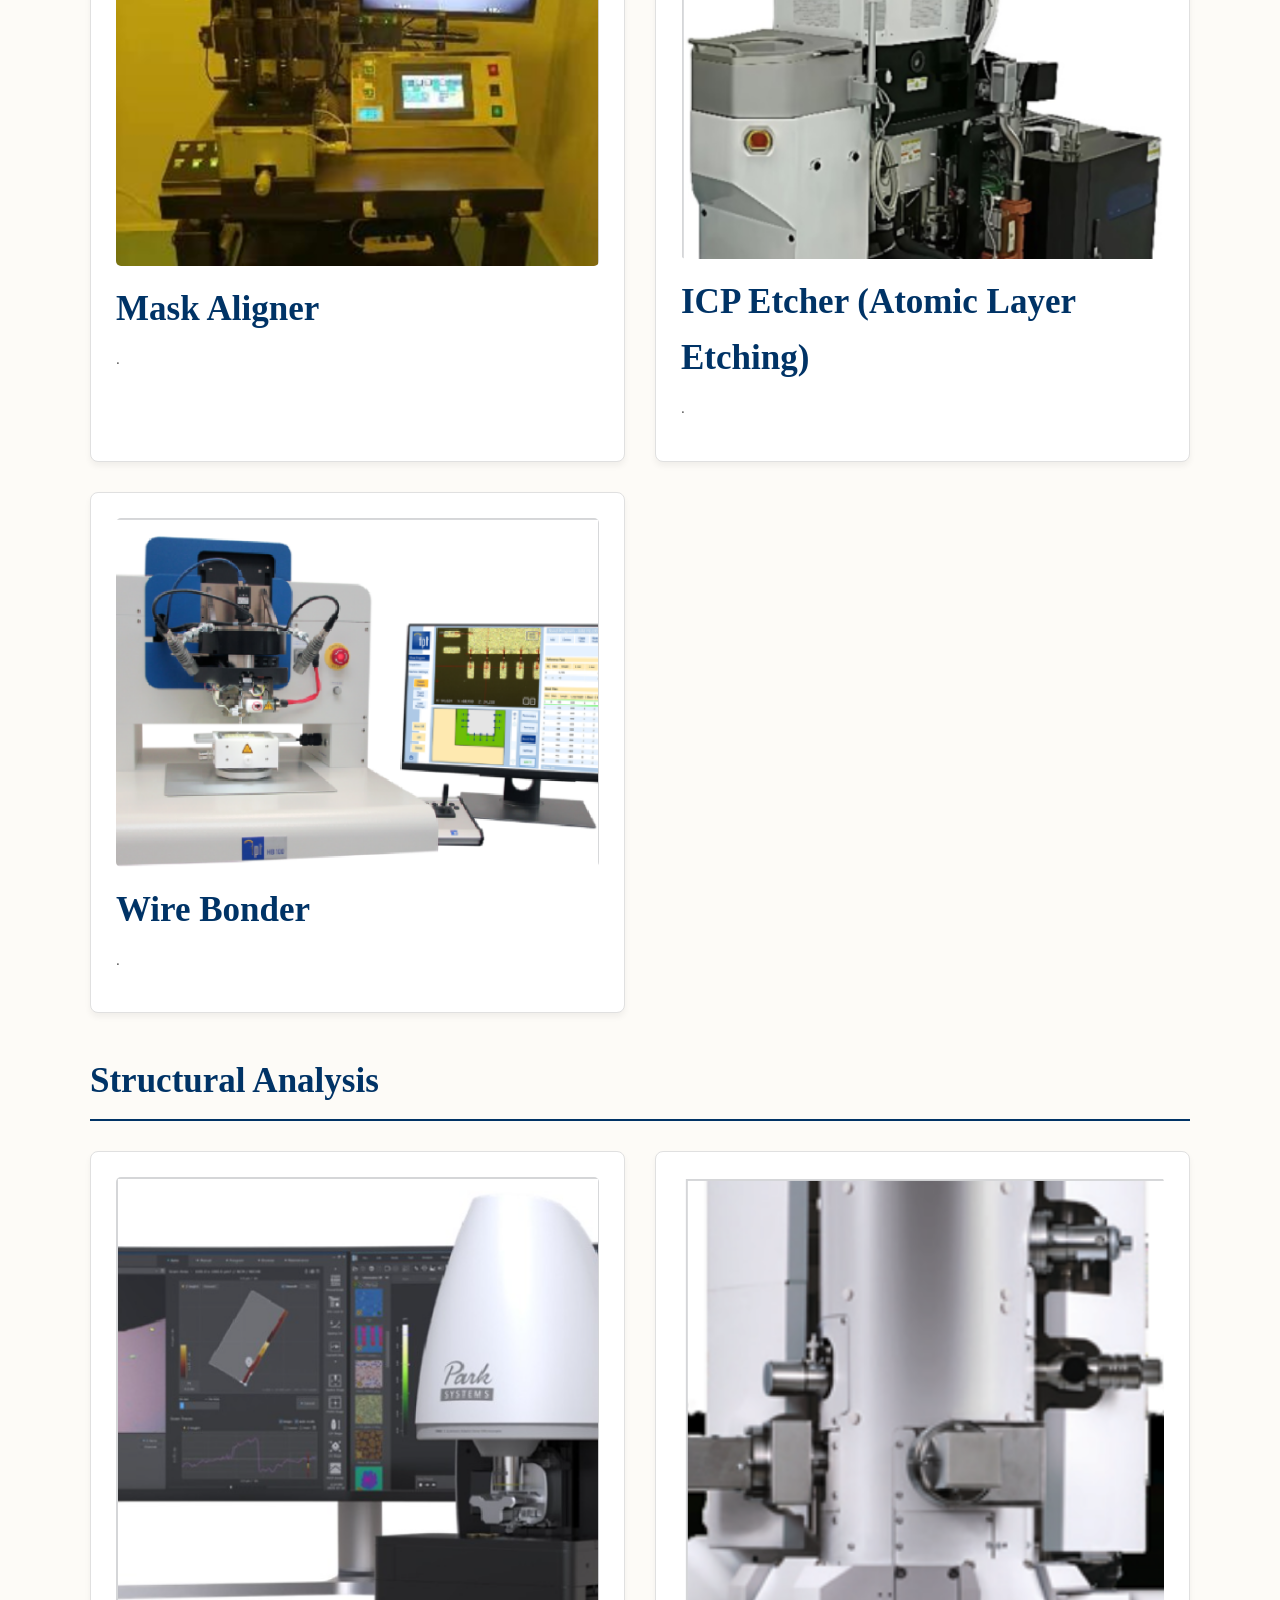
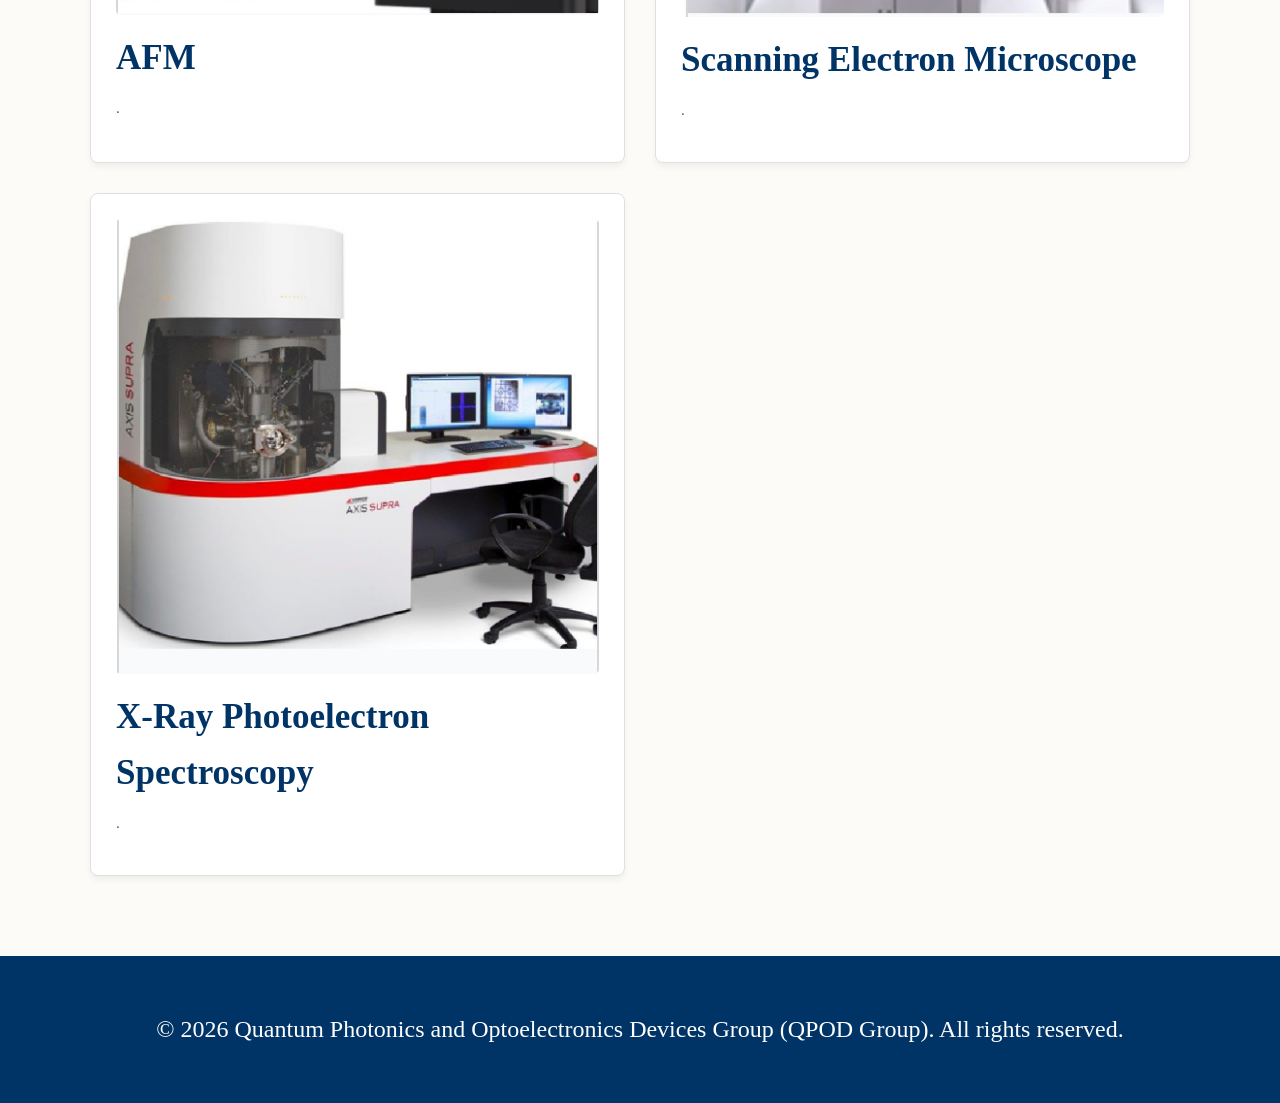
==== commit 7c389b4f: "Update facilities.html" ====
--- a/facilities.html
+++ b/facilities.html
@@ -9,20 +9,27 @@
 <body>
 
     <header>
-        <nav>
+      <nav>
+        <!-- NEW: Wraps the logo and text together side-by-side -->
+        <div style="display: flex; align-items: center; gap: 15px;">
+            <!-- Hidden by default until the script finds a logo in the CMS -->
+            <img id="global-nav-logo" src="" alt="Group Logo" style="display: none; max-height: 55px; width: auto; object-fit: contain;">
+            
             <div class="nav-brand">
-        <a href="index.html" class="logo">Quantum Photonic and Optoelectronic Device Group</a>
-        <a href="https://smce.hbut.edu.cn/lqm/index.htm" target="_blank" class="subheading-link">Core Research Group at LQMI</a>
+                <a href="index.html" class="logo">Quantum Photonic and Optoelectronic Device Group</a>
+                <a href="https://smce.hbut.edu.cn/lqm/index.htm" target="_blank" class="subheading-link">Core Research Group at LQMI</a>
+            </div>
         </div>
-            <ul class="nav-links">
-                <li><a href="index.html">Home</a></li>
+
+        <ul>
+            <li><a href="index.html">Home</a></li>
             <li><a href="pi.html">Principal Investigator</a></li>
             <li><a href="team.html">Research Group</a></li>
             <li><a href="publications.html">Publications</a></li>
             <li><a href="facilities.html">Facilities</a></li>
             <li><a href="opportunities.html">Opportunities</a></li>
-            </ul>
-        </nav>
+        </ul>
+    </nav>
     </header>
 
     <div class="container" style="margin-top: 40px; min-height: 60vh;">
@@ -135,8 +142,7 @@
                         document.title = data.group_name;
                     }
                 }
-
-                // --- 2. NEW: Navigation Subheading Text ---
+              // --- 2. NEW: Navigation Subheading Text ---
                 if(data.nav_subheading) {
                     document.querySelectorAll('.subheading-link').forEach(link => {
                         link.innerText = data.nav_subheading;
@@ -149,8 +155,19 @@
                         link.href = data.nav_subheading_link;
                     });
                 }
+
+                // --- 4. NEW: Header Logo ---
+                if(data.header_logo) {
+                    document.querySelectorAll('#global-nav-logo').forEach(img => {
+                        // Cleans the image path and applies it to the src
+                        img.src = data.header_logo.replace(/^\//, '');
+                        // Unhides the image so it appears on the page
+                        img.style.display = "block"; 
+                    });
+                }
             })
             .catch(error => console.log("Global settings not yet published.", error));
     </script>
+    </script>
 </body>
 </html>
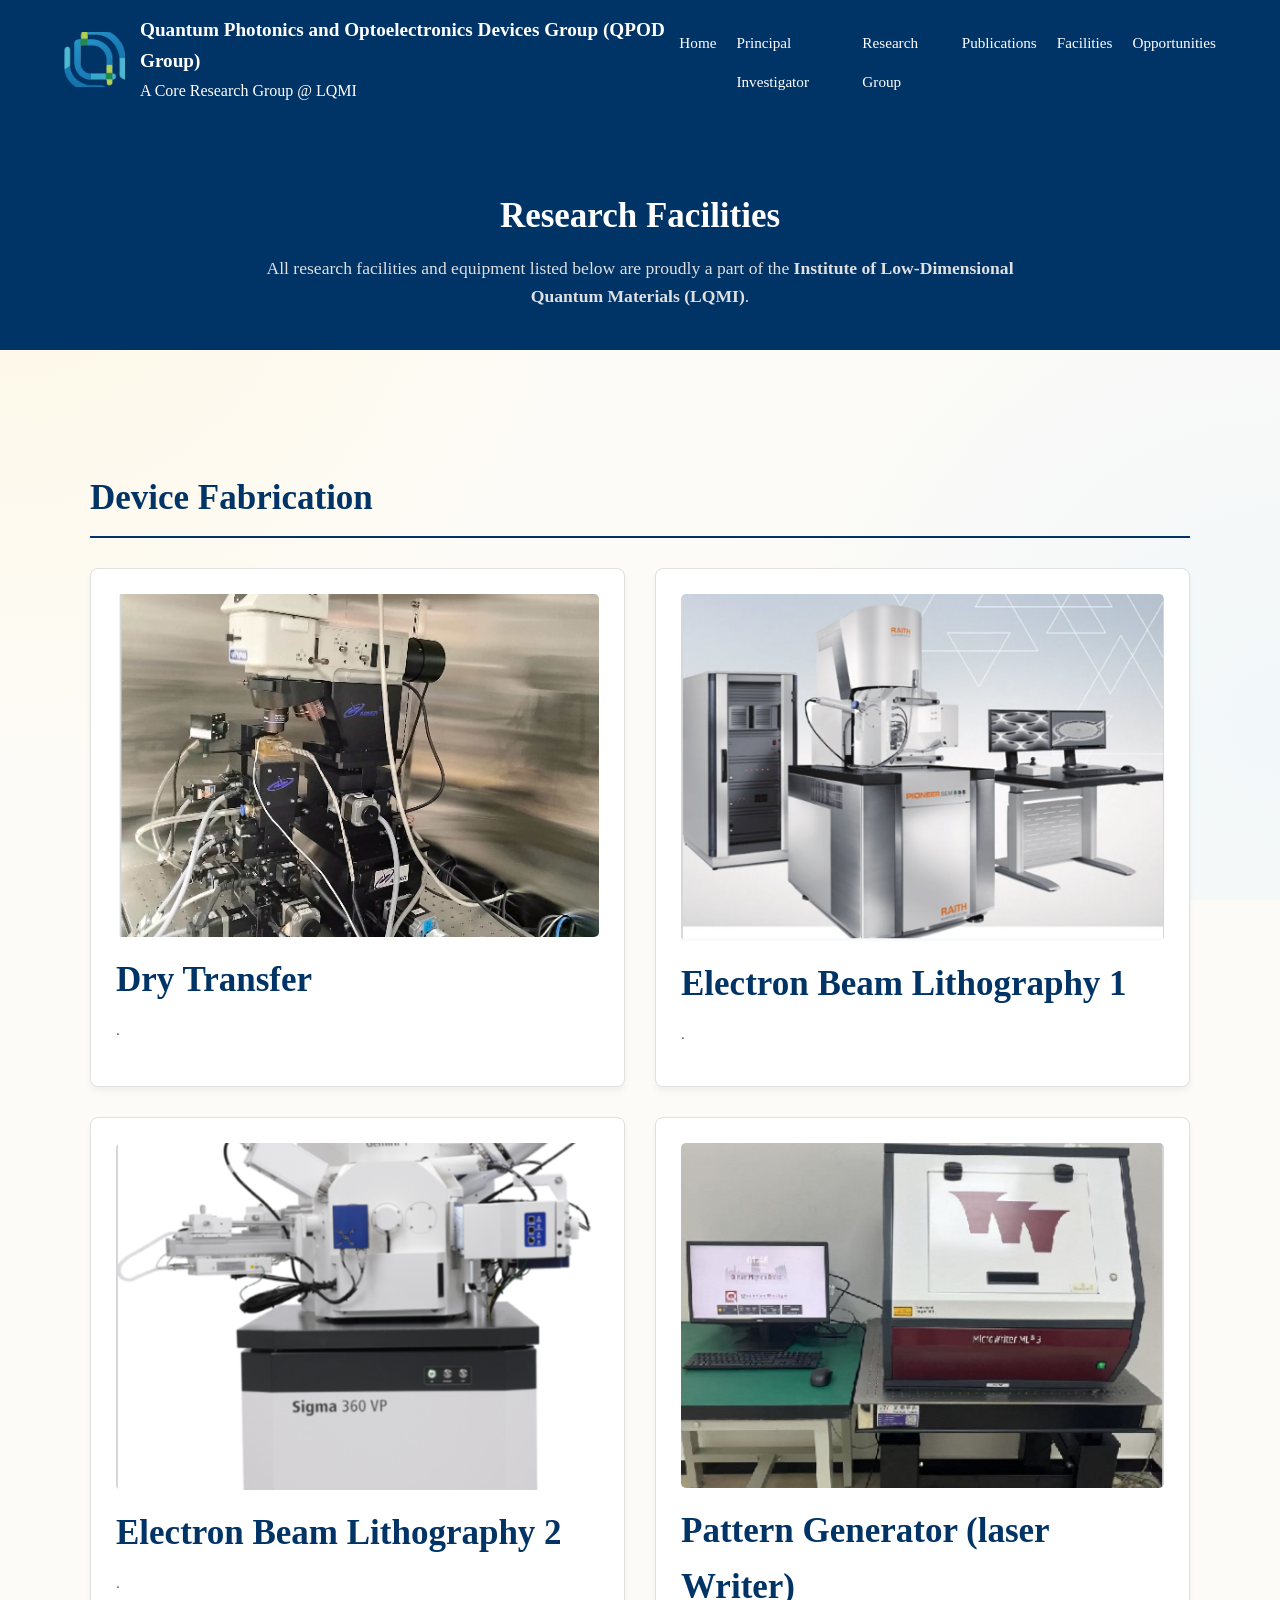
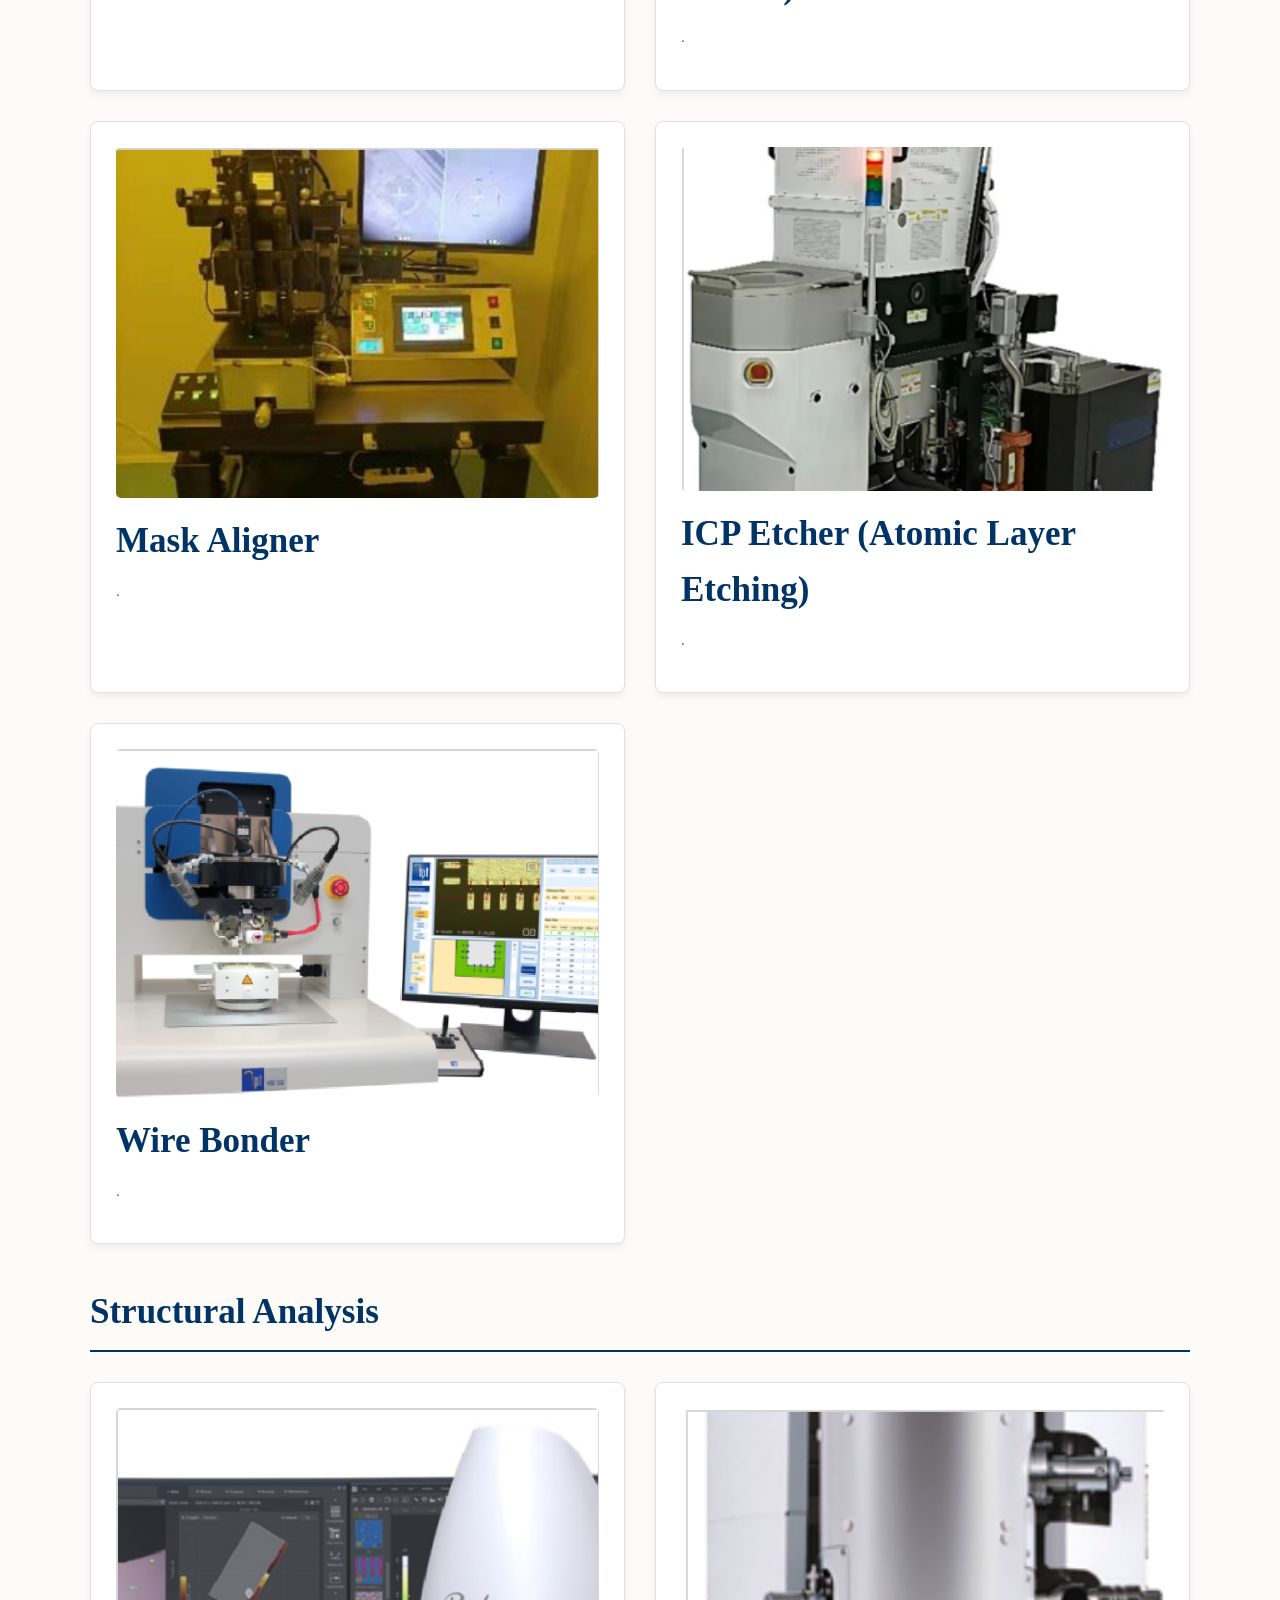
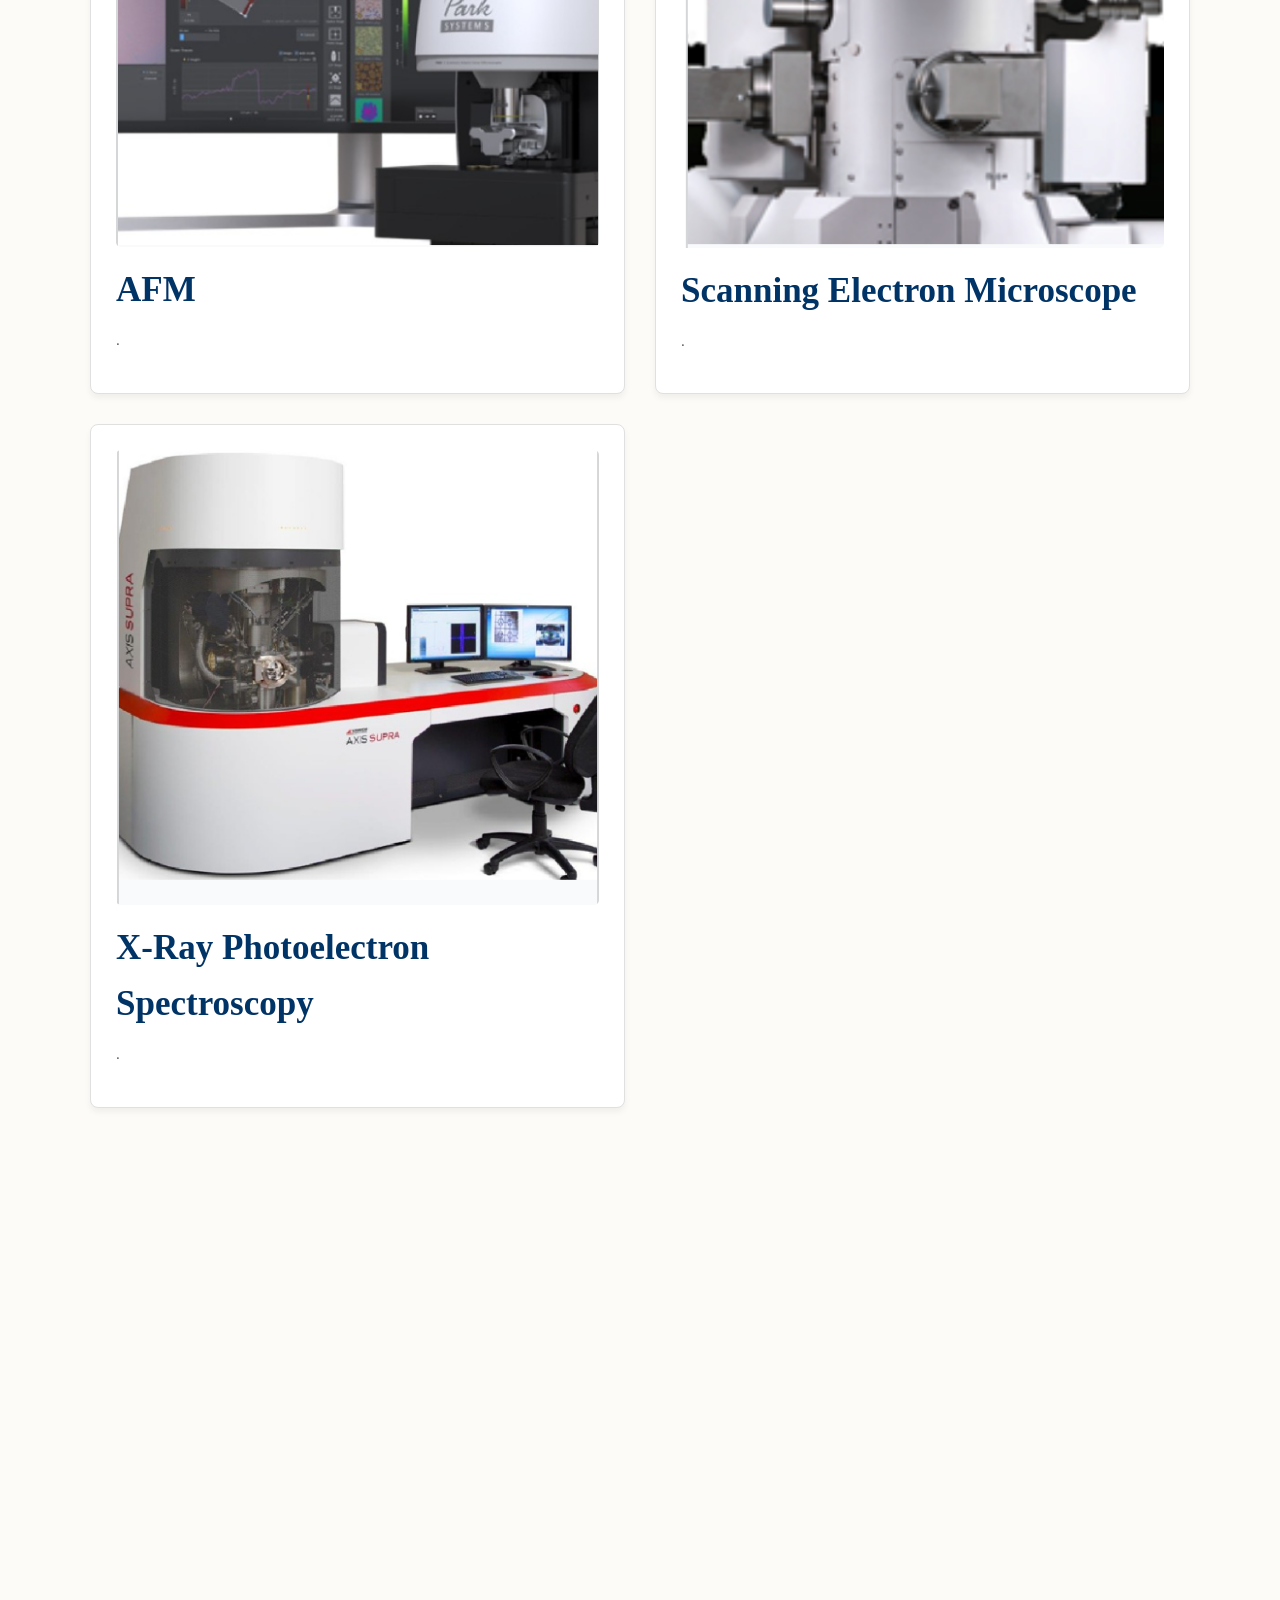
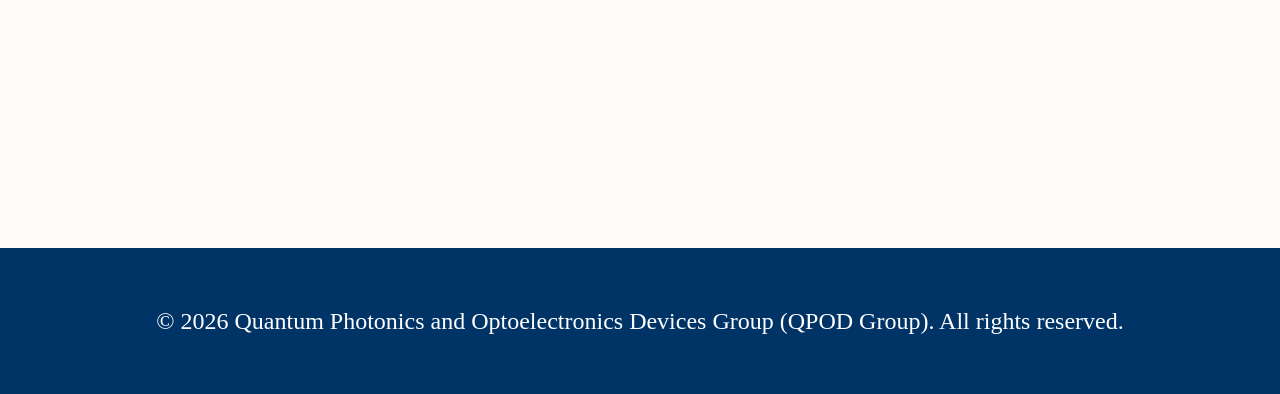
==== commit d52f4b04: "Update facilities.html" ====
--- a/facilities.html
+++ b/facilities.html
@@ -31,6 +31,21 @@
         </ul>
     </nav>
     </header>
+    </header>
+
+    <!-- NEW: Hero Section for the LQMI Notice -->
+    <section class="hero" style="padding: 40px 20px; text-align: center; background-color: var(--primary-blue, #003366); color: white;">
+        <h1 style="margin-bottom: 10px;">Research Facilities</h1>
+        <p style="font-size: 1.1rem; max-width: 800px; margin: 0 auto; color: #e0e0e0;">
+            All research facilities and equipment listed below are proudly a part of the <strong>Institute of Low-Dimensional Quantum Materials (LQMI)</strong>.
+        </p>
+    </section>
+
+    <div class="container" style="margin-top: 40px; min-height: 60vh;">
+        
+        <div id="dynamic-facilities-container"></div>
+        
+    </div>
 
     <div class="container" style="margin-top: 40px; min-height: 60vh;">
         
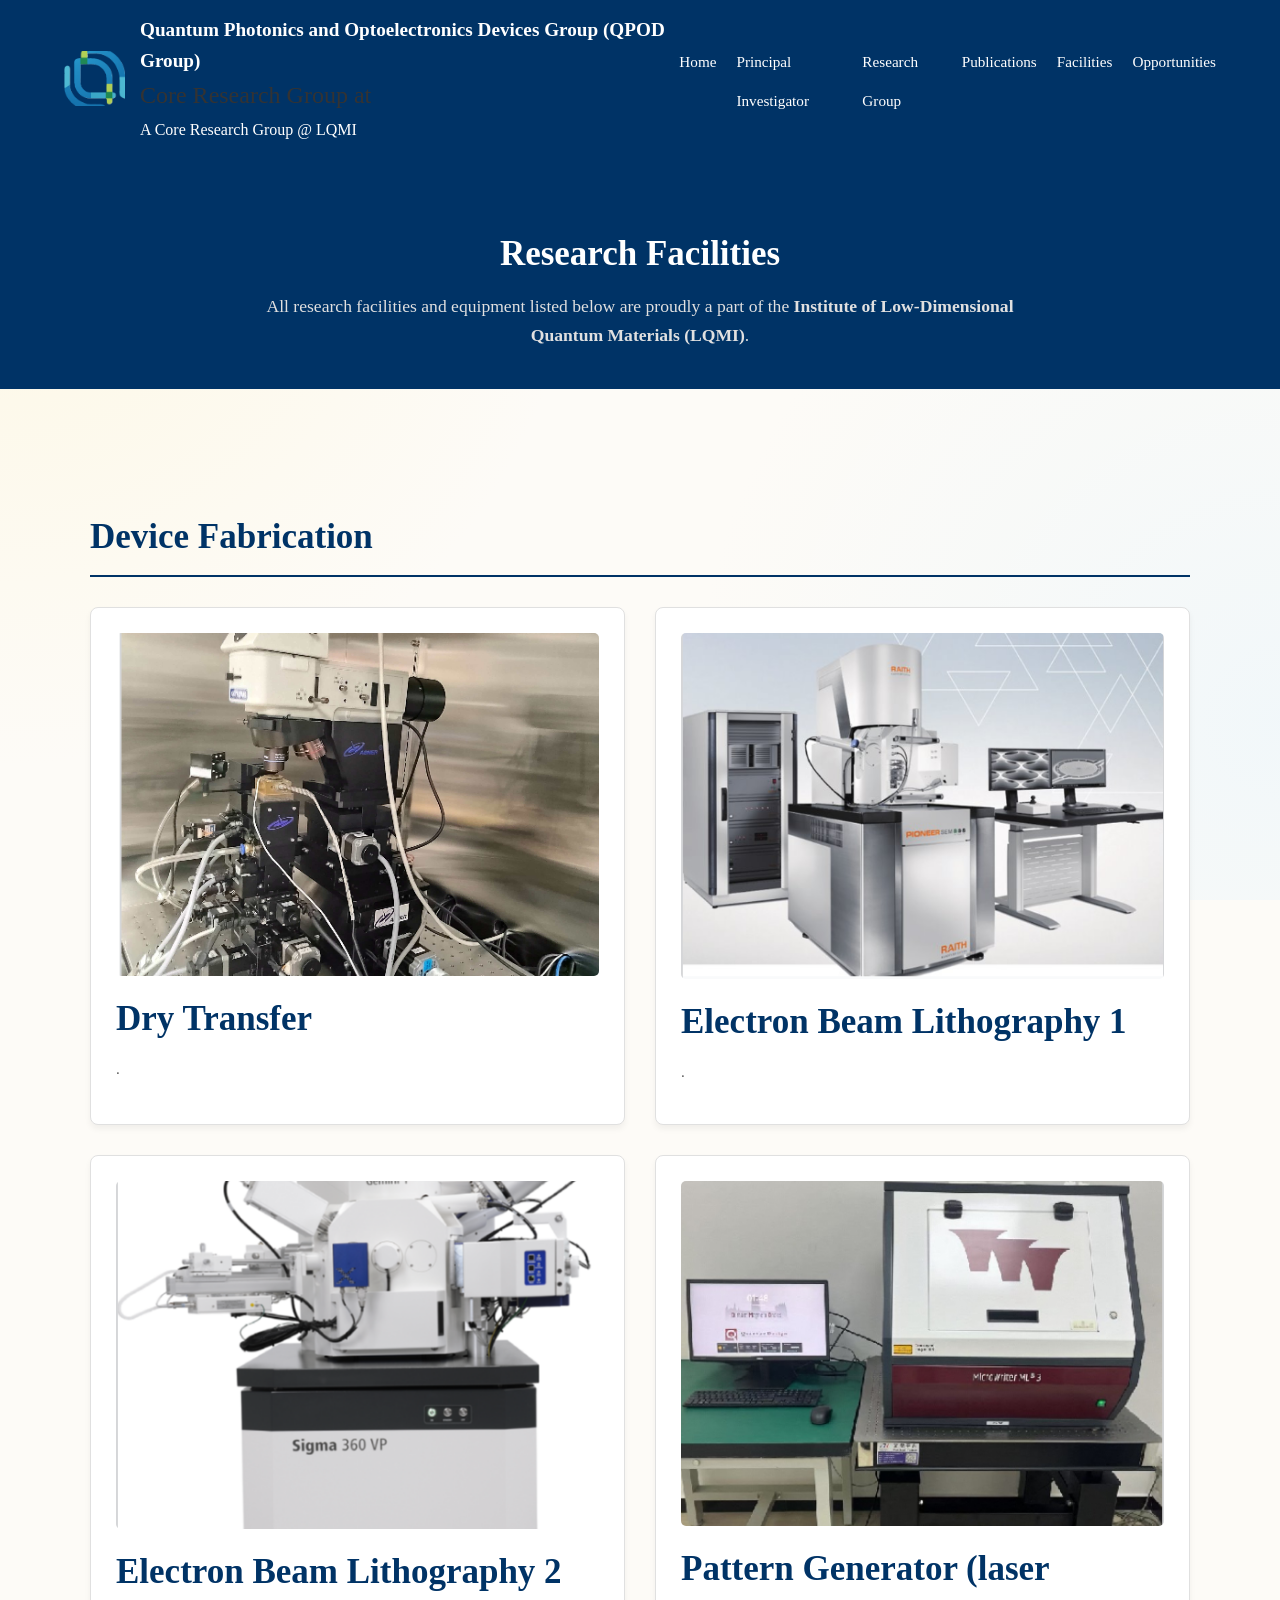
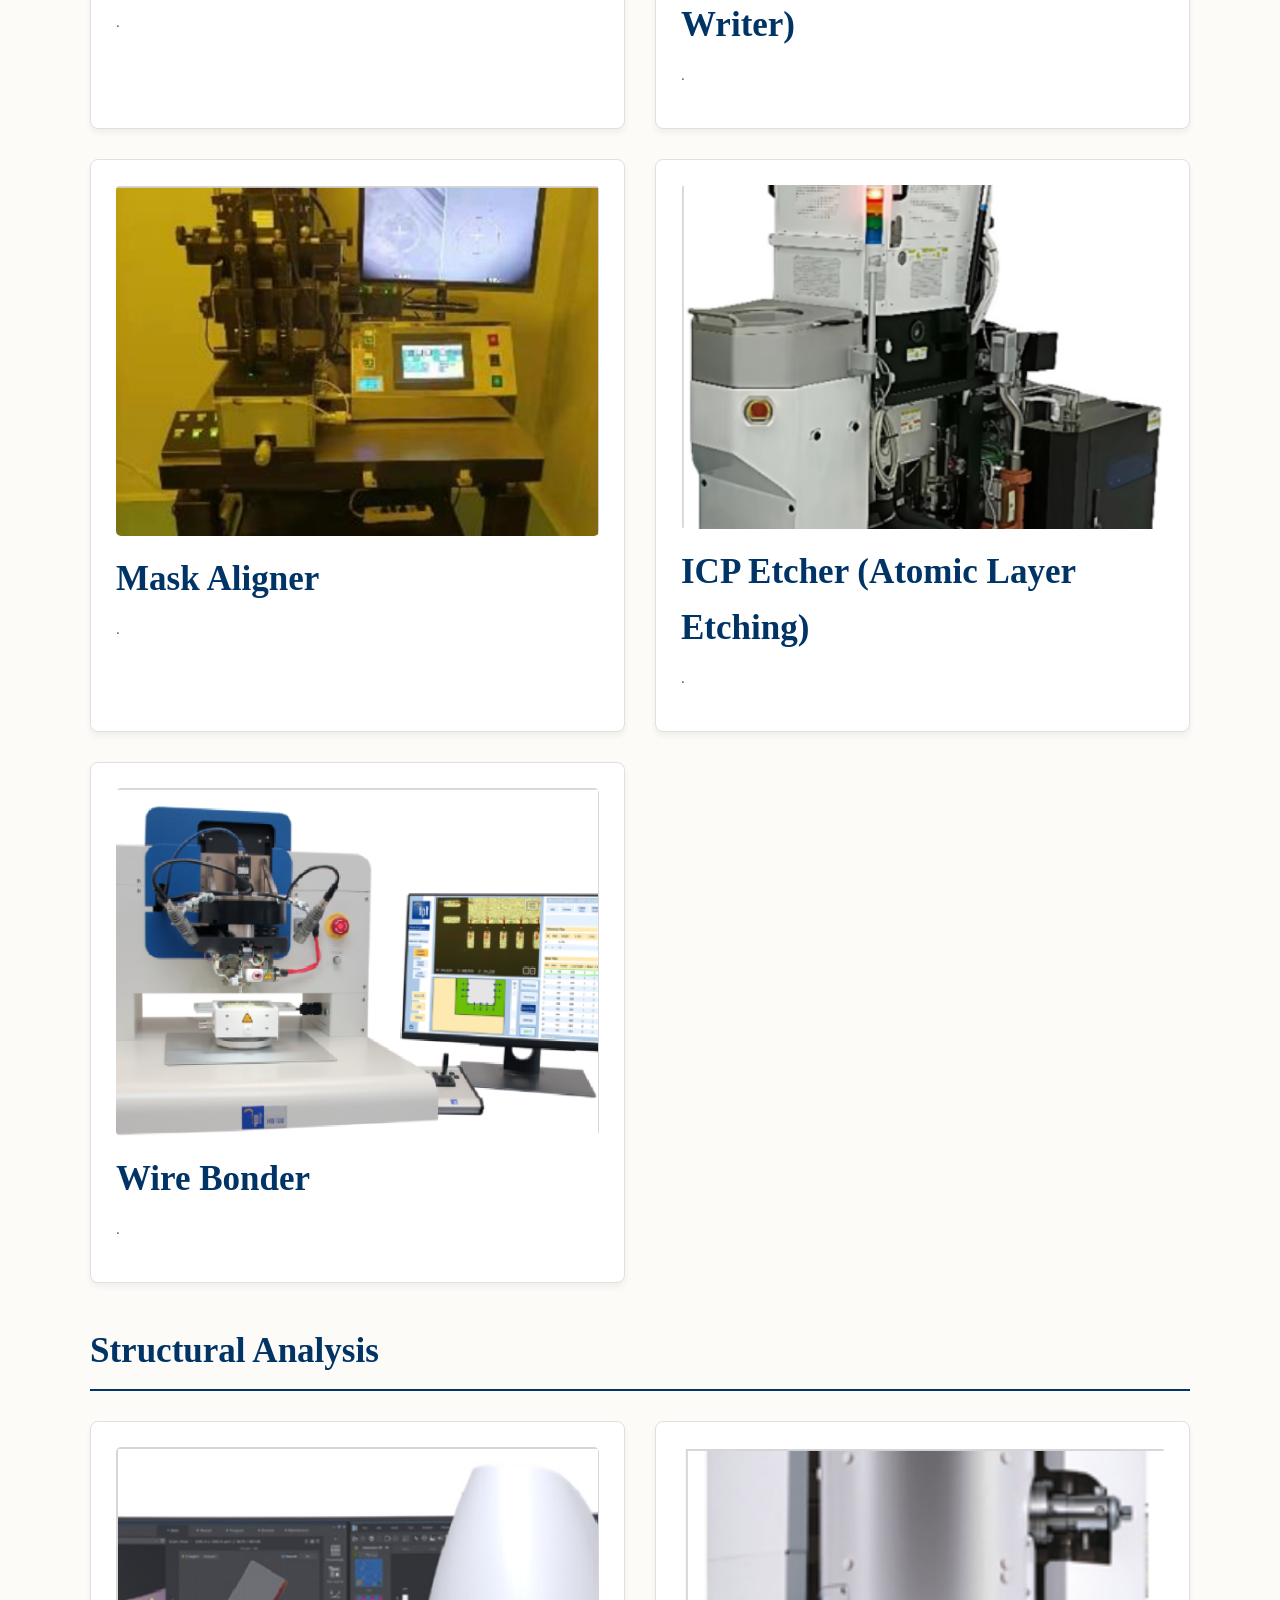
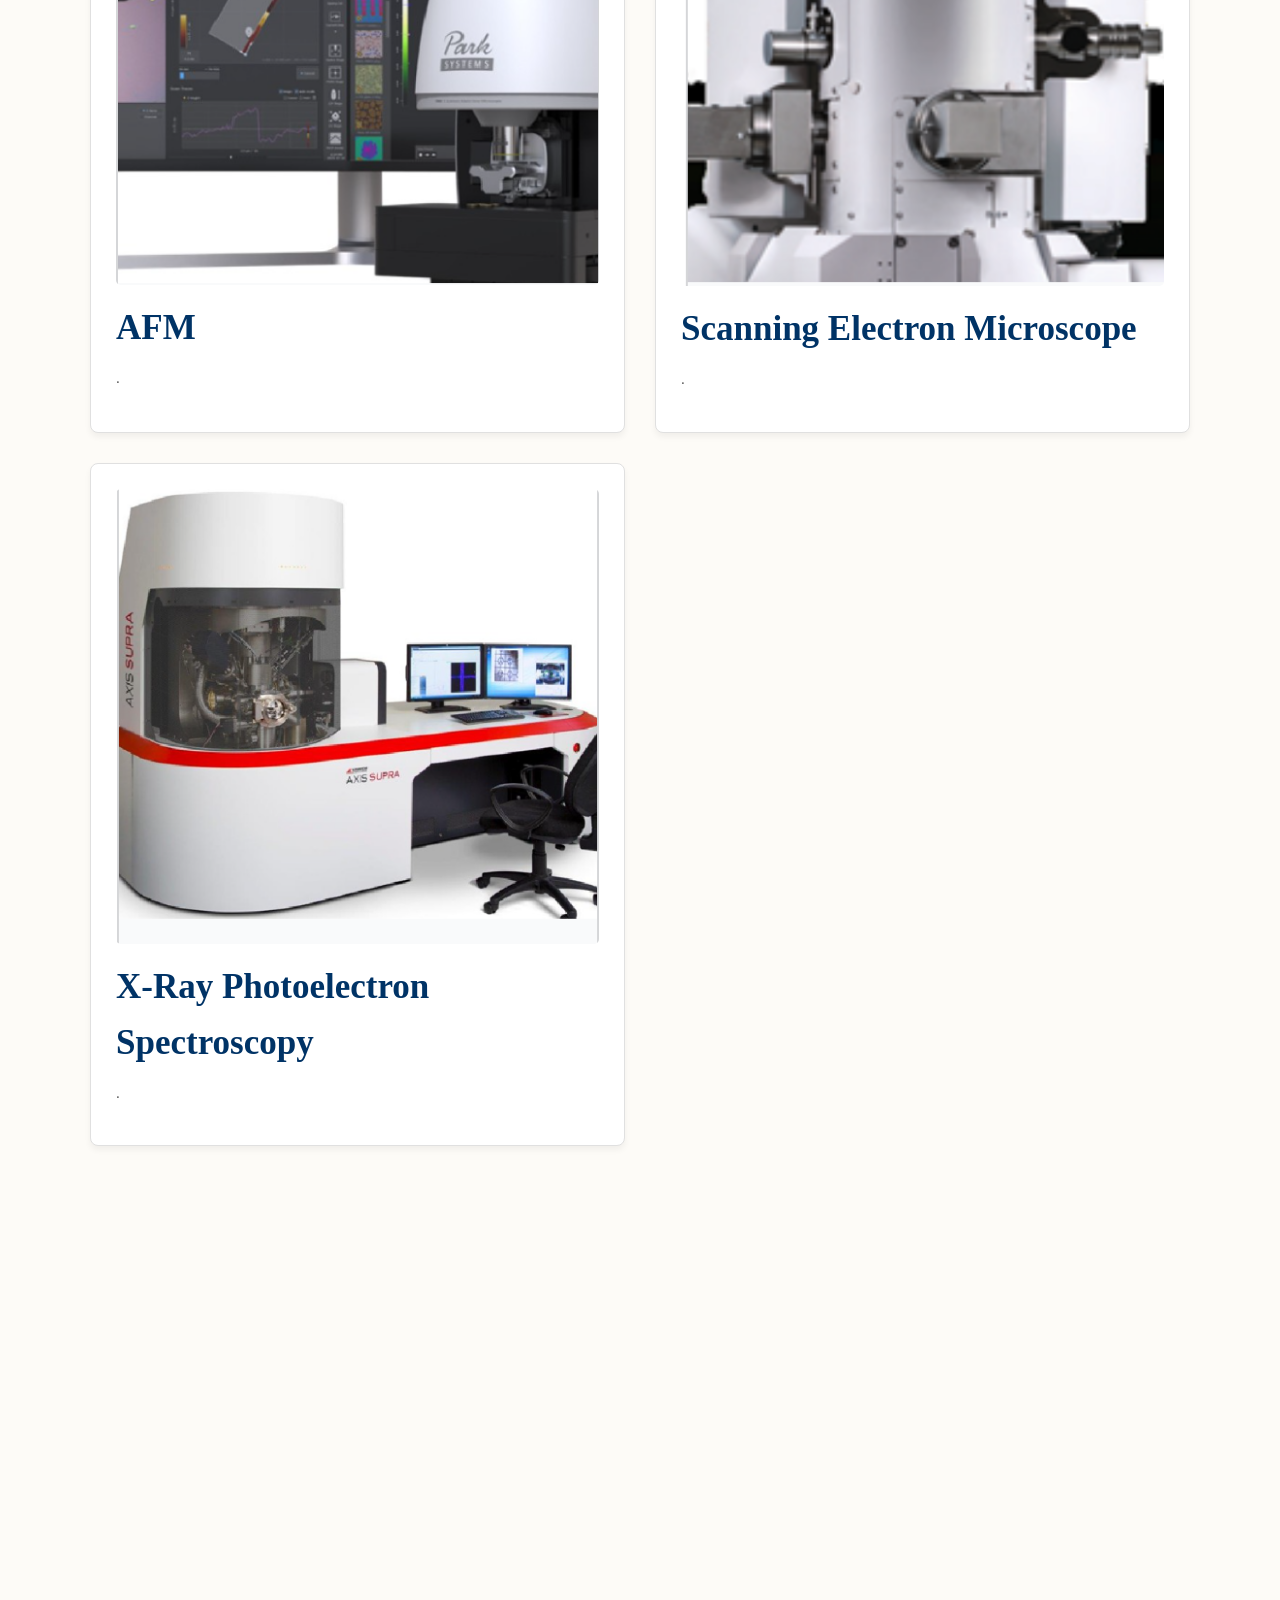
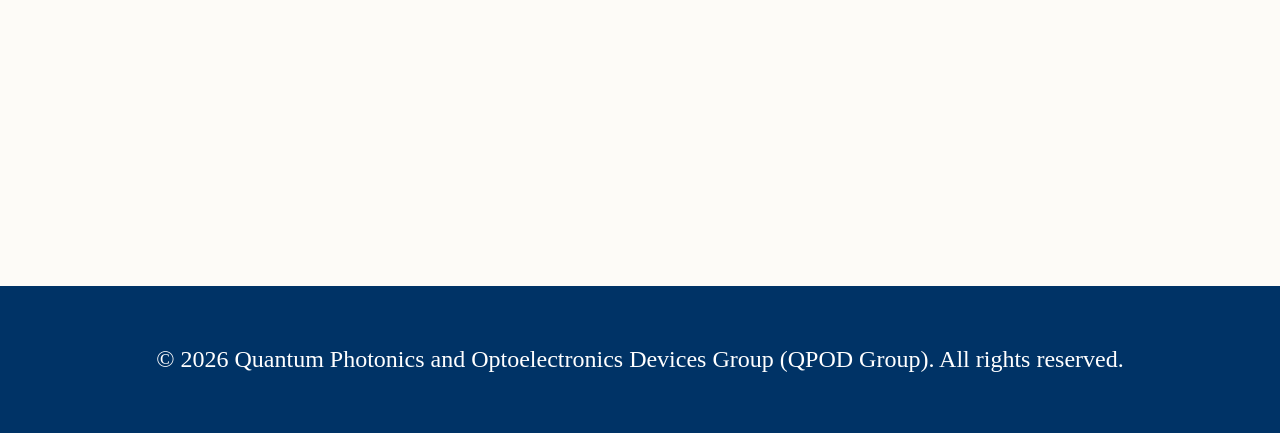
==== commit 6a5e96e7: "Reformat subheading link in facilities.html" ====
--- a/facilities.html
+++ b/facilities.html
@@ -17,7 +17,7 @@
             
             <div class="nav-brand">
                 <a href="index.html" class="logo">Quantum Photonic and Optoelectronic Device Group</a>
-                <a href="https://smce.hbut.edu.cn/lqm/index.htm" target="_blank" class="subheading-link">Core Research Group at LQMI</a>
+                Core Research Group at<a href="https://smce.hbut.edu.cn/lqm/index.htm" target="_blank" class="subheading-link"> LQMI</a>
             </div>
         </div>
 
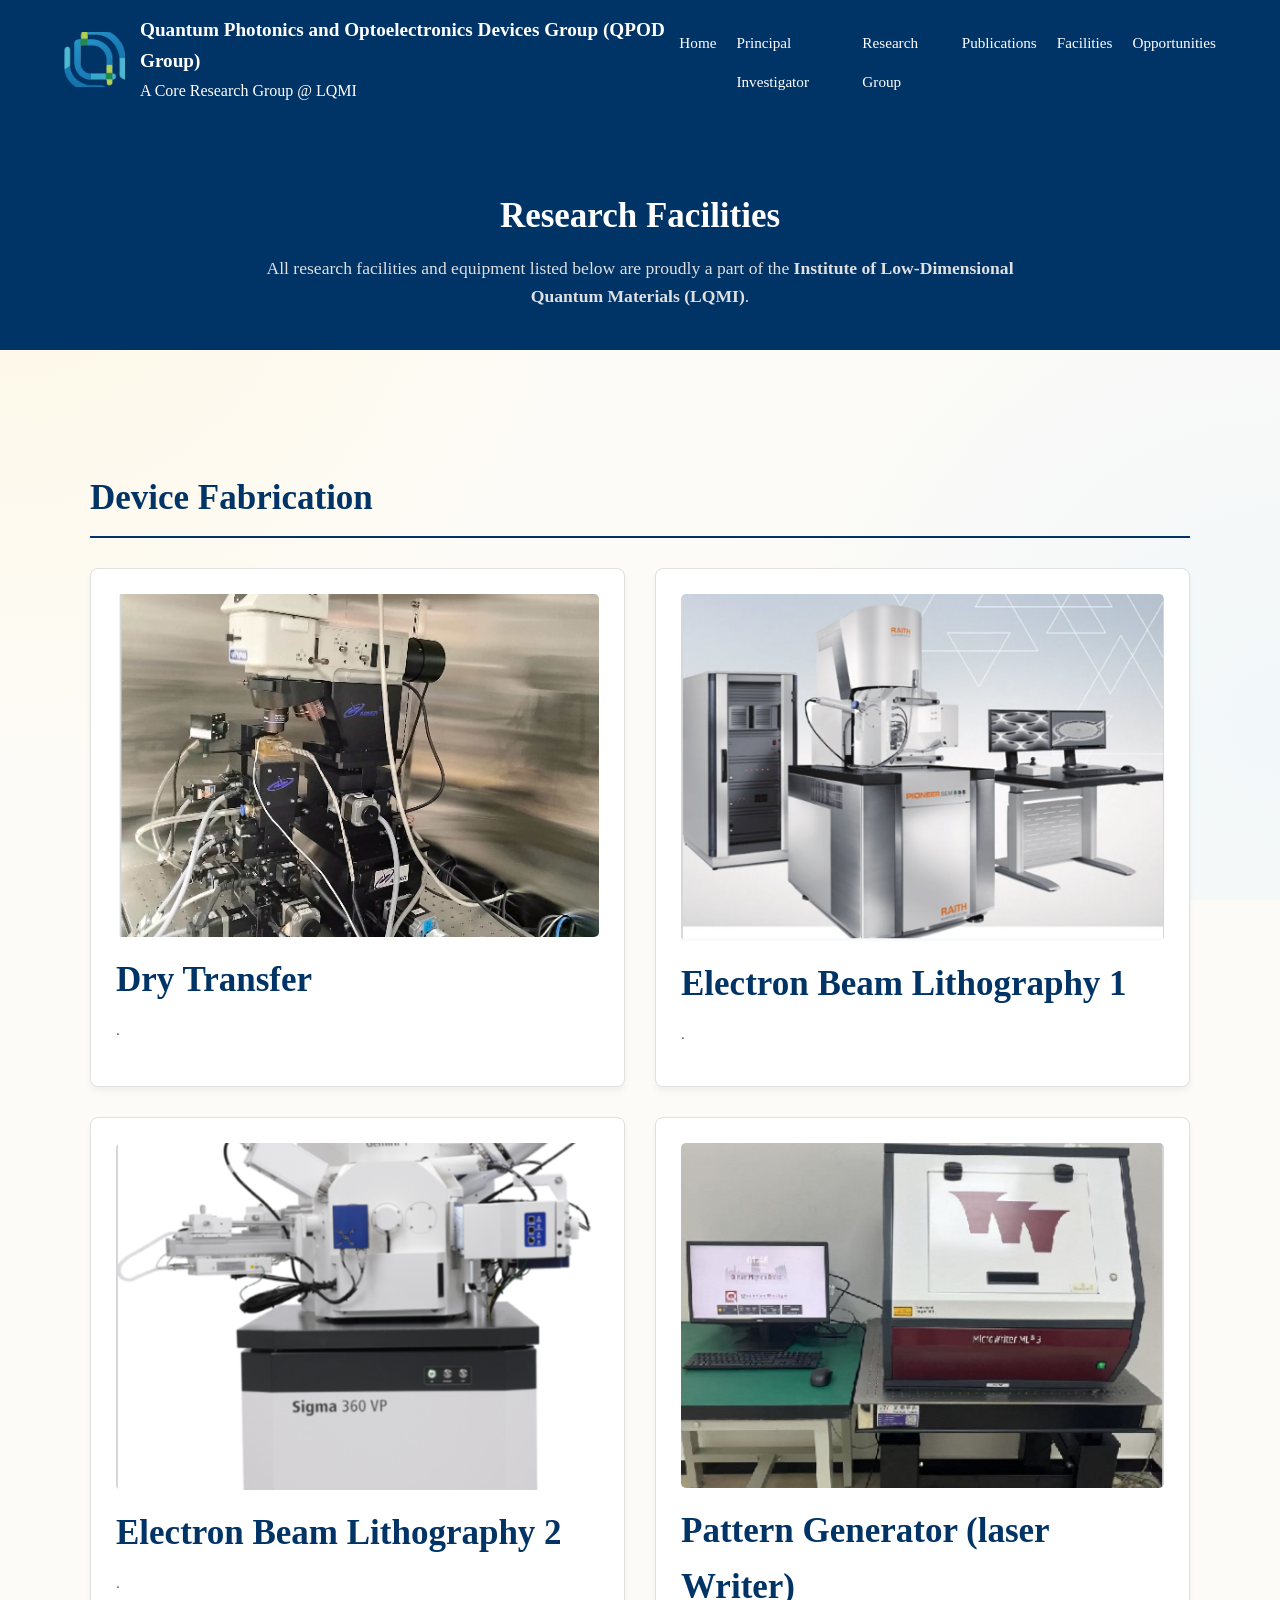
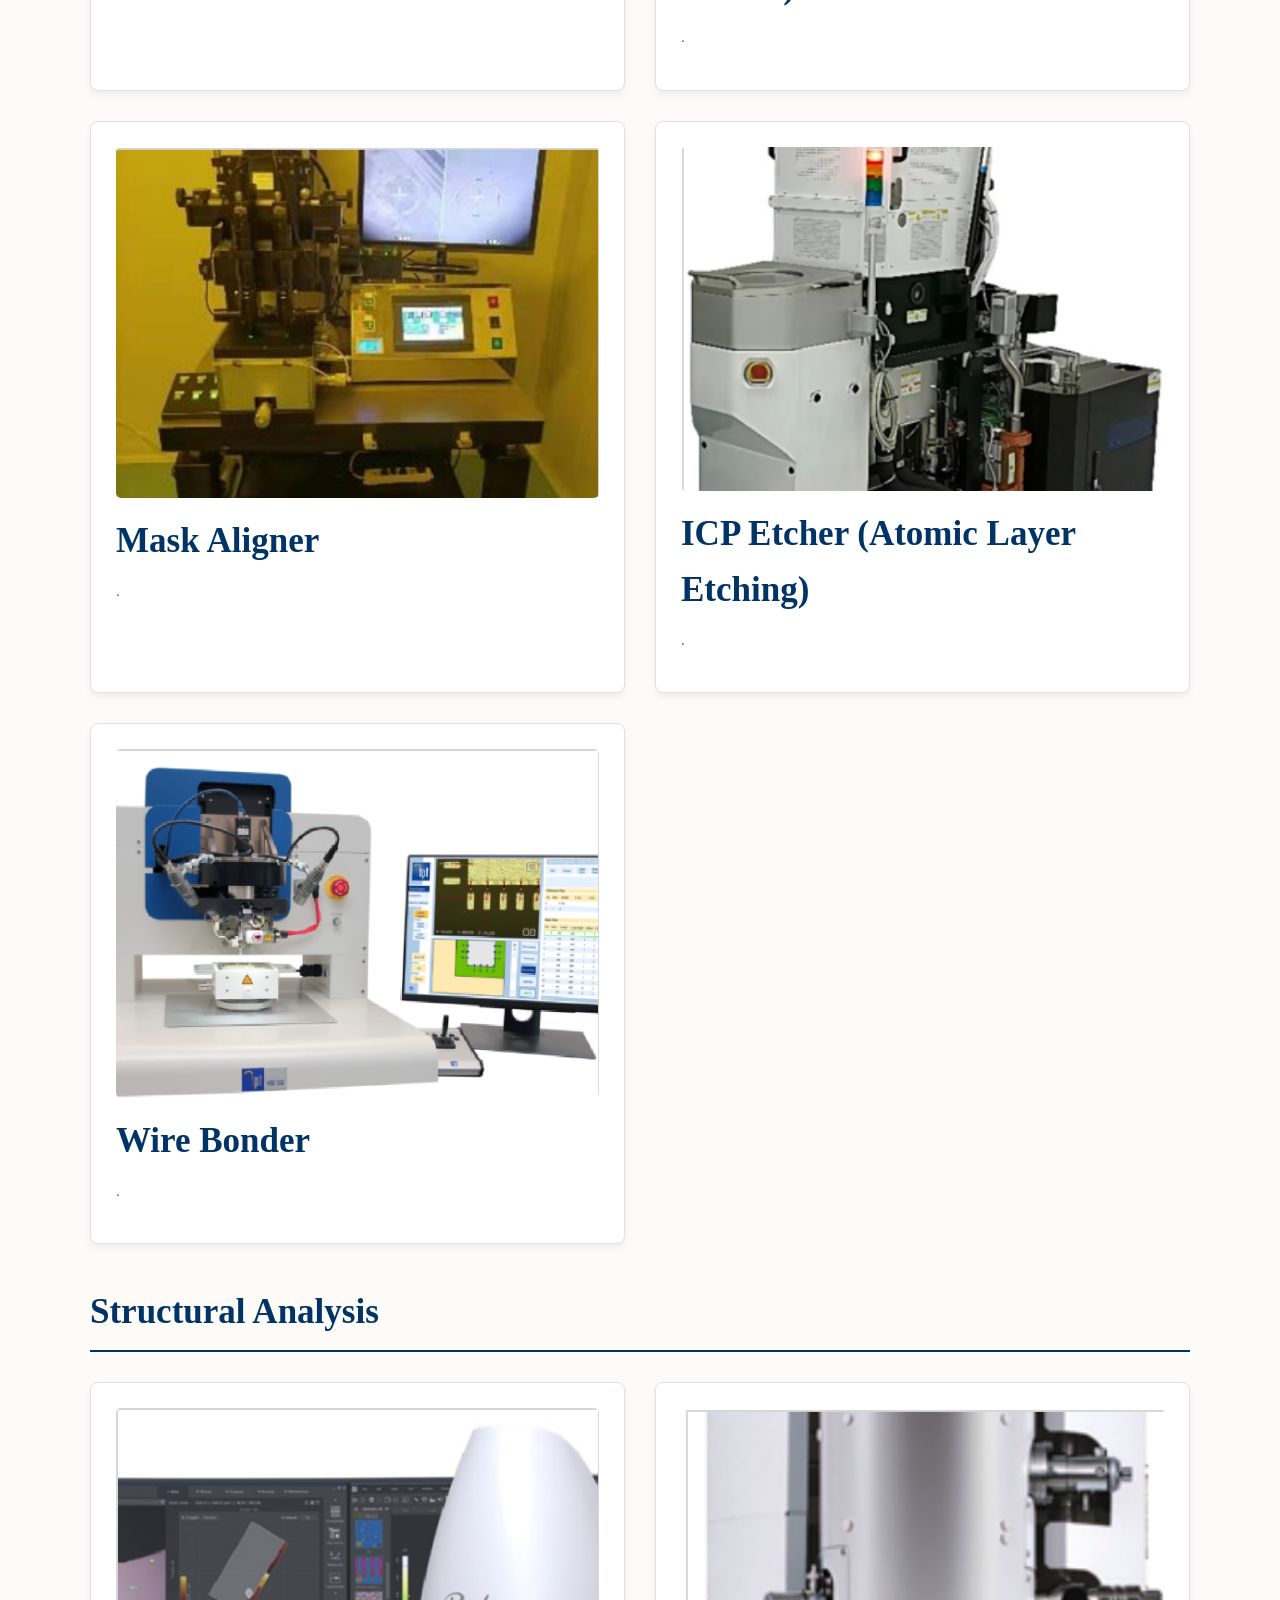
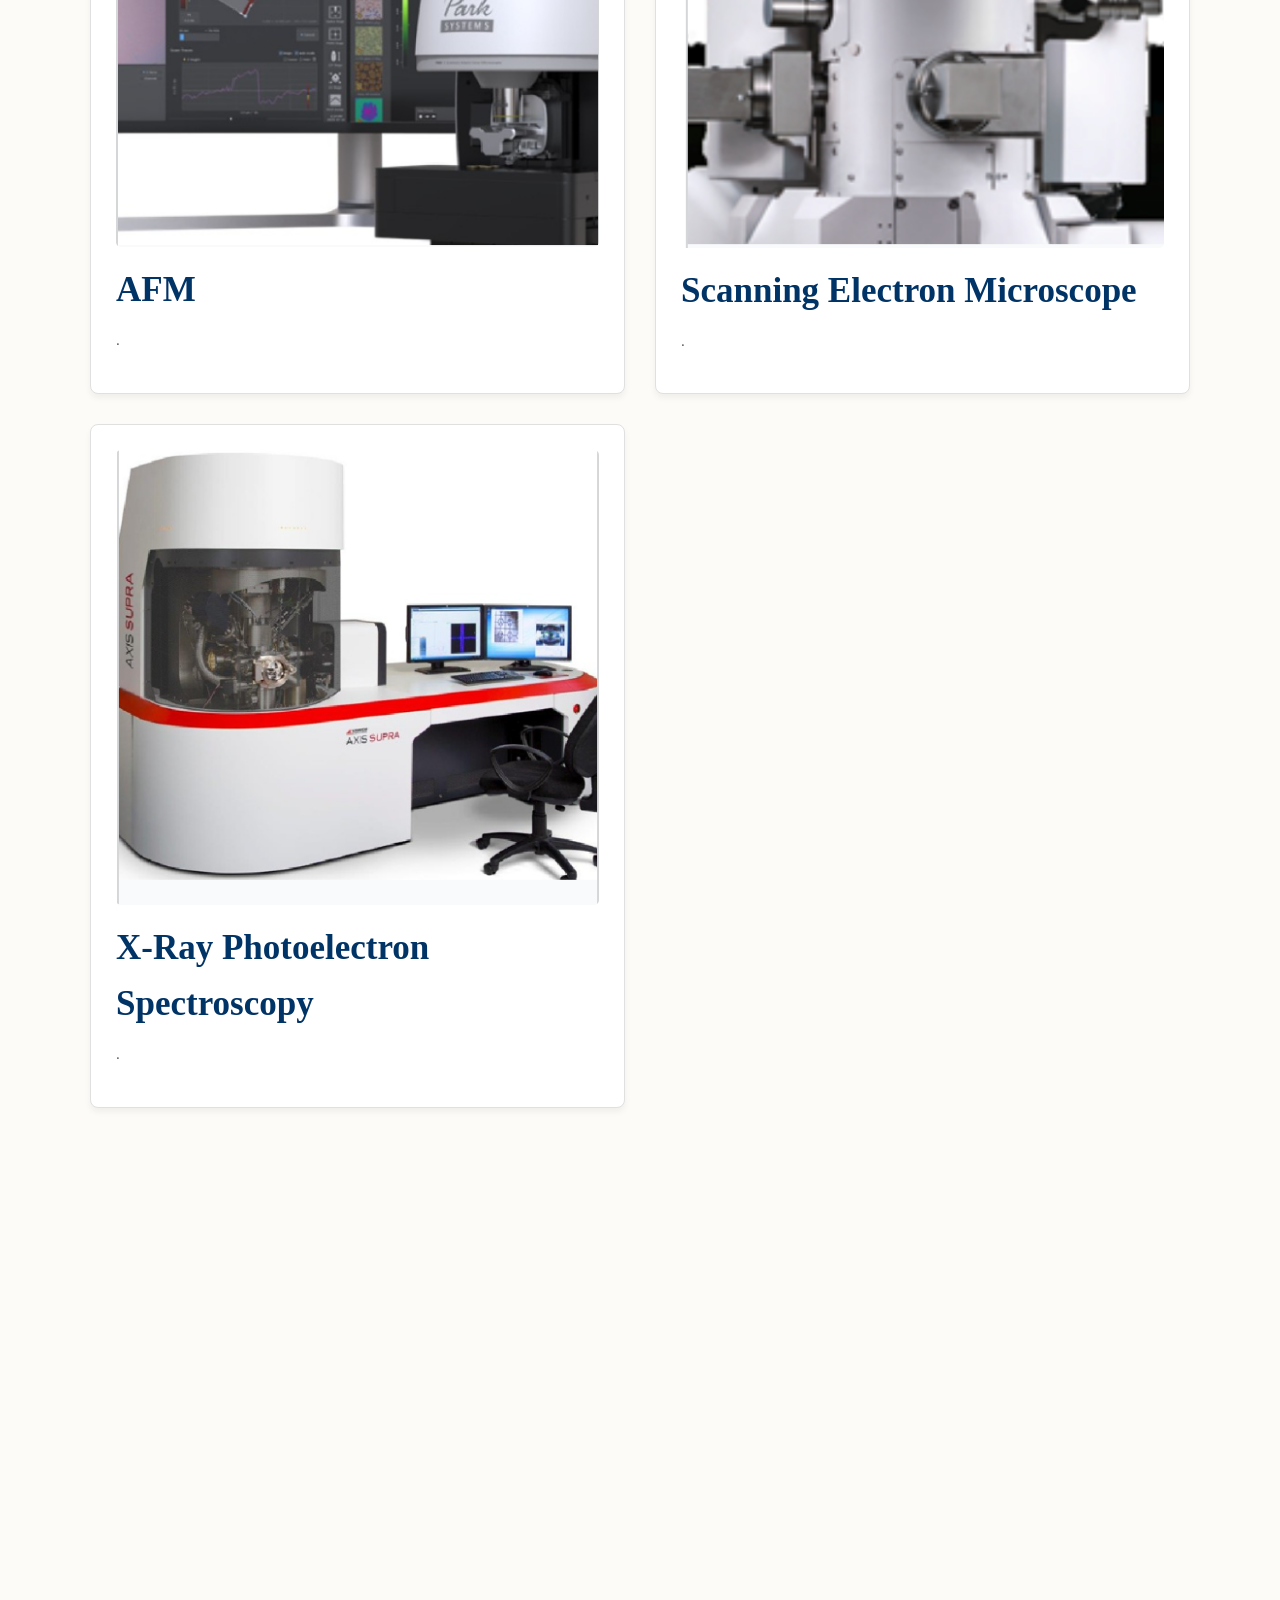
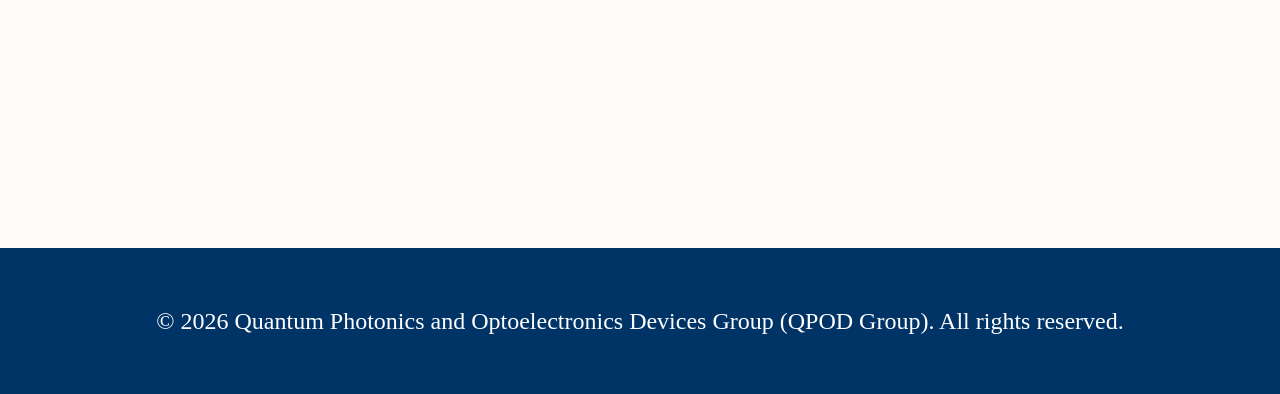
==== commit 5cca53c0: "Update subheading link text in facilities.html" ====
--- a/facilities.html
+++ b/facilities.html
@@ -17,7 +17,7 @@
             
             <div class="nav-brand">
                 <a href="index.html" class="logo">Quantum Photonic and Optoelectronic Device Group</a>
-                Core Research Group at<a href="https://smce.hbut.edu.cn/lqm/index.htm" target="_blank" class="subheading-link"> LQMI</a>
+                <a href="https://smce.hbut.edu.cn/lqm/index.htm" target="_blank" class="subheading-link">Core Research Group at LQMI</a>
             </div>
         </div>
 
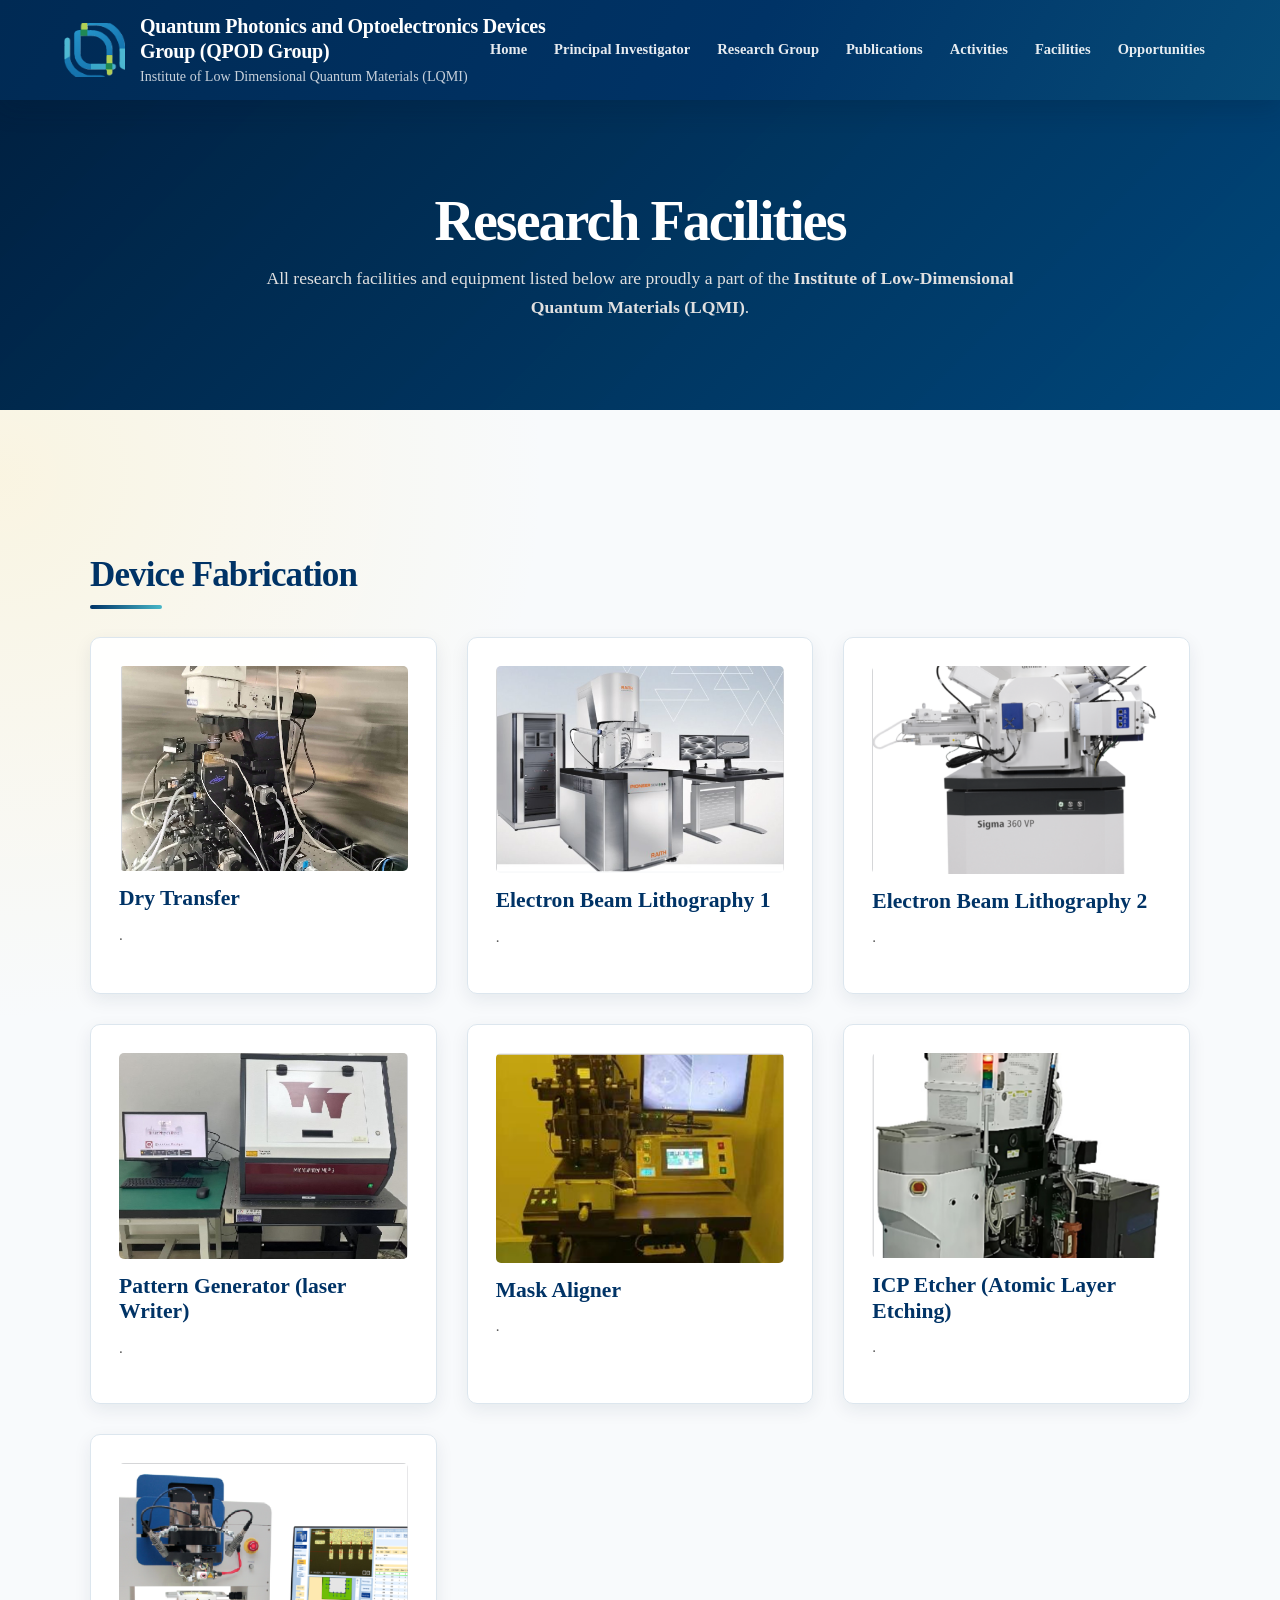
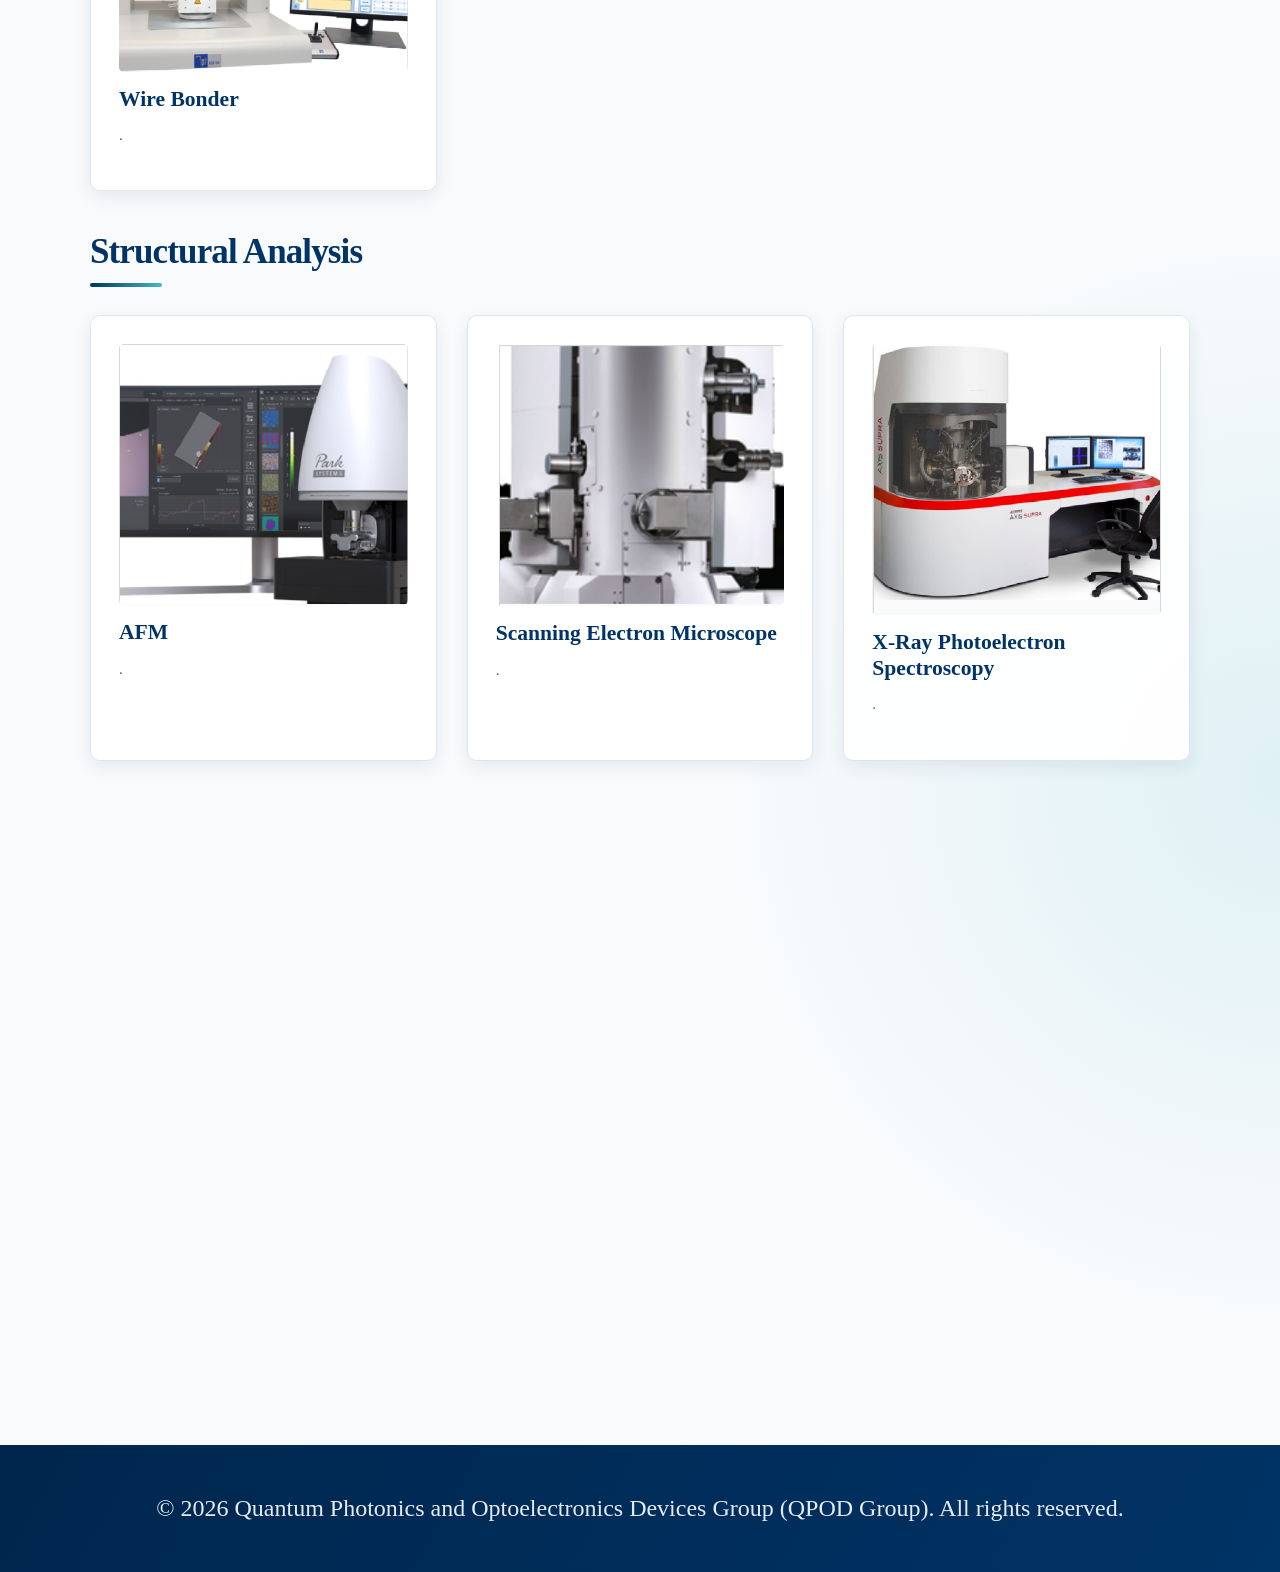
==== commit 93284fcf: "Add Activities navigation to facilities.html" ====
--- a/facilities.html
+++ b/facilities.html
@@ -26,6 +26,7 @@
             <li><a href="pi.html">Principal Investigator</a></li>
             <li><a href="team.html">Research Group</a></li>
             <li><a href="publications.html">Publications</a></li>
+            <li><a href="activities.html">Activities</a></li>
             <li><a href="facilities.html">Facilities</a></li>
             <li><a href="opportunities.html">Opportunities</a></li>
         </ul>
--- a/style.css
+++ b/style.css
@@ -1,274 +1,916 @@
-/* --- Clean, academic color palette --- */
-/* --- 1. DEFAULT VARIABLES --- */
-:root {
-    --main-font: 'Inter', -apple-system, sans-serif;
-    --text-size: 16px;
-    --text-color: #333333;
-    --text-dark: #333;
-    --header-size: 32px;
-    --container-width: 1100px;
-    --primary-blue: #003366;
-    --light-gray: #f4f4f9;
-}
-
-/* --- 2. APPLY VARIABLES GLOBALLY --- */
-body {
-    font-family: var(--main-font), 'Segoe UI', Tahoma, Geneva, Verdana, sans-serif;
-    font-size: var(--text-size);
-    color: var(--text-color);
-    margin: 0;
-    padding: 0;
-    line-height: 1.6;
-    background-color: #fdfbf7; 
-    background-image: 
-        radial-gradient(circle at 0% 20%, rgba(254, 243, 199, 0.4) 0%, transparent 40%),
-        radial-gradient(circle at 100% 80%, rgba(224, 242, 254, 0.4) 0%, transparent 40%);
-    background-attachment: fixed;
-}
-
-h1, h2, h3, .section-header {
-    font-size: var(--header-size);
-}
-
-/* --- Container Alignment --- */
-.container {
-    width: 95%;
-    max-width: var(--container-width);
-    margin: 0 auto;
-    padding: 40px 20px;
-}
-
-.section-header { 
-    color: var(--primary-blue); 
-    border-bottom: 2px solid var(--primary-blue); 
-    padding-bottom: 10px; 
-    margin-top: 50px; 
-}
-
-/* --- Navigation --- */
-nav { 
-    background-color: var(--primary-blue); 
-    padding: 15px 5%; 
-    display: flex; 
-    justify-content: space-between; 
-    align-items: center; 
-}
-nav .logo { 
-    color: white; 
-    font-size: 1.2rem; 
-    font-weight: bold; 
-    text-decoration: none; 
-}
-nav ul { 
-    list-style: none; 
-    margin: 0; 
-    padding: 0; 
-    display: flex; 
-    gap: 20px; 
-}
-nav ul li a { 
-    color: white; 
-    text-decoration: none; 
-    font-size: 0.95rem; 
-}
-nav ul li a:hover { 
-    text-decoration: underline; 
-}
-
-/* --- Navigation Subheading Styles --- */
-.nav-brand {
-    display: flex;
-    flex-direction: column;
-    justify-content: center;
-}
-.subheading-link {
-    font-size: 1rem; 
-    color: #ffffff; 
-    text-decoration: none;
-    margin-top: 2px;
-    font-weight: 500;
-}
-.subheading-link:hover {
-    text-decoration: underline; 
-}
-
-/* --- Slider Styling --- */
-/* --- Slider Styling --- */
-.slider-container {
-    width: 95%;              /* Shrunk slightly from 100% so it acts like a box inside the page */
-    max-width: 1200px;
-    aspect-ratio: 21/ 9; 
-    
-    /* 1. VERTICAL CENTERING: Adds 60px of space above and below the slider */
-    margin: 60px auto;       
-    
-    /* 2. BOX CONTAINER EFFECTS */
-    border-radius: 12px;     /* Gives the box smooth, rounded corners */
-    box-shadow: 0 15px 35px rgba(0, 0, 0, 0.15); /* Adds a soft, professional drop shadow */
-    border: 1px solid #eaeaea; /* Adds a very subtle outline */
-    
-    overflow: hidden; 
-    position: relative;
-    background-color: #000;
-}
-.slide { 
-    display: none; 
-    width: 100%; 
-    height: 100%; 
-}
-.slide img {
-    width: 100%;             
-    height: 100%;            
-    object-fit: contain;       
-    object-position: center; 
-    display: block;
-    filter: brightness(100%); 
-}
-.slider-overlay {
-    background: rgba(0, 0, 0, 0.2); 
-}
-.slide-text { 
-    color: #f2f2f2; 
-    position: absolute; 
-    top: 50%; 
-    left: 50%; 
-    transform: translate(-50%, -50%); 
-    text-align: center; 
-    width: 80%; 
-}
-.prev, .next { 
-    cursor: pointer; 
-    position: absolute; 
-    top: 50%; 
-    transform: translateY(-50%); 
-    padding: 20px; 
-    color: white; 
-    font-weight: bold; 
-    font-size: 30px; 
-    background-color: rgba(0,0,0,0.2); 
-}
-.next { right: 10px; } 
-.prev { left: 10px; }
-
-/* --- Grid Layout --- */
-.grid-container { 
-    display: grid; 
-    grid-template-columns: repeat(auto-fit, minmax(350px, 1fr)); 
-    gap: 30px; 
-    margin-top: 30px; 
-}
-.card { 
-    background: white; 
-    border: 1px solid #e0e0e0; 
-    padding: 25px; 
-    border-radius: 8px; 
-    box-shadow: 0 4px 6px rgba(0,0,0,0.05); 
-    display: flex; 
-    flex-direction: column; 
-}
-
-/* --- News Scroller --- */
-.news-scroller { 
-    width: 95%; 
-    max-width: 1400px; 
-    margin: 40px auto; 
-    overflow: hidden; 
-    padding: 10px 0; 
-}
-.news-track { 
-    display: flex; 
-    width: max-content; 
-    animation: scrollLeft 30s linear infinite; 
-}
-.news-track:hover { 
-    animation-play-state: paused; 
-}
-.news-card { 
-    width: 320px; 
-    margin-right: 30px; 
-    background: white; 
-    border: 1px solid #ddd; 
-    border-radius: 8px; 
-    overflow: hidden; 
-    flex-shrink: 0; 
-}
-.news-card img { 
-    width: 100%; 
-    height: 180px; 
-    object-fit: cover; 
-}
-.news-content { 
-    padding: 15px; 
-}
-
-/* --- Footer --- */
-footer { 
-    background-color: var(--primary-blue); 
-    color: white; 
-    text-align: center; 
-    padding: 30px; 
-    margin-top: 60px; 
-}
-
-/* --- Animations --- */
-@keyframes scrollLeft { 
-    0% { transform: translateX(0); } 
-    100% { transform: translateX(-50%); } 
-}
-
-/* --- RESEARCH MODAL STYLES --- */
-.modal {
-    display: none; 
-    position: fixed; 
-    z-index: 9999; 
-    left: 0;
-    top: 0;
-    width: 100%; 
-    height: 100%; 
-    background-color: rgba(0, 30, 60, 0.7); 
-    backdrop-filter: blur(4px); 
-    overflow-y: auto; 
-}
-.modal-content {
-    background-color: #ffffff;
-    margin: 5% auto; 
-    padding: 40px;
-    border-radius: 12px;
-    width: 90%;
-    max-width: 800px; 
-    box-shadow: 0 20px 40px rgba(0,0,0,0.3);
-    position: relative;
-    animation: modalFadeIn 0.3s ease-out forwards;
-}
-.close-btn {
-    color: #999;
-    position: absolute;
-    top: 20px;
-    right: 25px;
-    font-size: 32px;
-    font-weight: bold;
-    cursor: pointer;
-    transition: color 0.2s;
-    line-height: 1;
-}
-.close-btn:hover {
-    color: #cc0000; 
-}
-@keyframes modalFadeIn {
-    from {
-        opacity: 0;
-        transform: translateY(-30px);
-    }
-    to {
-        opacity: 1;
-        transform: translateY(0);
-    }
-}
-
-/* --- Mobile --- */
-@media (max-width: 768px) {
-    nav { flex-direction: column; }
-    .grid-container { grid-template-columns: 1fr; }
-    .container { width: 90%; }
-    /* The slider height is now automatically handled by aspect-ratio! */
-}
+/* Responsive design system for the LQMI research group website */
+:root {
+    --main-font: 'Inter', -apple-system, BlinkMacSystemFont, 'Segoe UI', sans-serif;
+    --text-size: 16px;
+    --text-color: #263442;
+    --text-dark: #17212b;
+    --header-size: 32px;
+    --container-width: 1100px;
+    --primary-blue: #003366;
+    --primary-blue-bright: #075da8;
+    --accent: #48b7c8;
+    --surface: #ffffff;
+    --surface-soft: #f3f7fa;
+    --border: #dce6ee;
+    --shadow-sm: 0 6px 18px rgba(0, 35, 70, 0.08);
+    --shadow-lg: 0 18px 50px rgba(0, 35, 70, 0.16);
+    --radius-sm: 10px;
+    --radius-lg: 18px;
+}
+
+*,
+*::before,
+*::after {
+    box-sizing: border-box;
+}
+
+html {
+    scroll-behavior: smooth;
+    -webkit-text-size-adjust: 100%;
+}
+
+body {
+    min-width: 320px;
+    margin: 0;
+    overflow-x: hidden;
+    font-family: var(--main-font);
+    font-size: var(--text-size);
+    line-height: 1.65;
+    color: var(--text-color);
+    background:
+        radial-gradient(circle at 0% 15%, rgba(255, 227, 142, 0.24), transparent 34rem),
+        radial-gradient(circle at 100% 75%, rgba(72, 183, 200, 0.14), transparent 34rem),
+        #f8fafc;
+}
+
+img,
+video {
+    display: block;
+    max-width: 100%;
+}
+
+a,
+button {
+    -webkit-tap-highlight-color: transparent;
+}
+
+a {
+    color: var(--primary-blue-bright);
+}
+
+a:focus-visible,
+button:focus-visible,
+[tabindex]:focus-visible {
+    outline: 3px solid #ffd166;
+    outline-offset: 3px;
+}
+
+h1,
+h2,
+h3 {
+    color: var(--text-dark);
+    line-height: 1.18;
+    overflow-wrap: anywhere;
+}
+
+h1 {
+    font-size: clamp(2rem, 5vw, 3.5rem);
+}
+
+h2 {
+    font-size: clamp(1.55rem, 3.5vw, 2.25rem);
+}
+
+h3 {
+    font-size: clamp(1.1rem, 2.2vw, 1.35rem);
+}
+
+p,
+li {
+    overflow-wrap: anywhere;
+}
+
+/* Shared page structure */
+.container {
+    width: min(calc(100% - 40px), var(--container-width));
+    margin-inline: auto;
+    padding: clamp(32px, 5vw, 64px) 0;
+}
+
+.section-header {
+    position: relative;
+    margin: clamp(32px, 6vw, 58px) 0 28px;
+    padding-bottom: 14px;
+    border: 0;
+    color: var(--primary-blue);
+    font-size: clamp(1.65rem, 4vw, var(--header-size));
+    letter-spacing: -0.025em;
+}
+
+.section-header::after {
+    position: absolute;
+    bottom: 0;
+    left: 0;
+    width: 72px;
+    height: 4px;
+    border-radius: 999px;
+    background: linear-gradient(90deg, var(--primary-blue), var(--accent));
+    content: '';
+}
+
+.hero {
+    padding: clamp(46px, 8vw, 88px) 20px !important;
+    color: #fff;
+    text-align: center;
+    background:
+        linear-gradient(135deg, rgba(0, 32, 64, 0.96), rgba(0, 73, 125, 0.9)),
+        var(--primary-blue);
+}
+
+.hero h1 {
+    margin: 0;
+    color: #fff;
+    letter-spacing: -0.035em;
+}
+
+/* Navigation */
+nav {
+    position: sticky;
+    top: 0;
+    z-index: 1000;
+    display: flex;
+    align-items: center;
+    justify-content: space-between;
+    gap: 30px;
+    min-height: 82px;
+    padding: 14px max(24px, 5vw);
+    color: #fff;
+    background: linear-gradient(120deg, #002a54, var(--primary-blue) 58%, #064b78);
+    box-shadow: 0 8px 24px rgba(0, 25, 50, 0.2);
+}
+
+nav > div:first-child {
+    min-width: 0;
+}
+
+nav .logo {
+    display: block;
+    color: #fff;
+    font-size: clamp(1rem, 1.8vw, 1.25rem);
+    font-weight: 750;
+    line-height: 1.25;
+    text-decoration: none;
+    letter-spacing: -0.012em;
+}
+
+.nav-brand {
+    display: flex;
+    min-width: 0;
+    flex-direction: column;
+    justify-content: center;
+}
+
+.subheading-link,
+.subheading-wrapper {
+    margin-top: 3px;
+    color: rgba(255, 255, 255, 0.78) !important;
+    font-size: 0.88rem !important;
+    font-weight: 500 !important;
+    line-height: 1.35;
+    text-decoration: none;
+}
+
+.subheading-link:hover {
+    color: #fff !important;
+    text-decoration: none;
+}
+
+nav ul {
+    display: flex;
+    align-items: center;
+    justify-content: flex-end;
+    gap: 5px;
+    margin: 0;
+    padding: 0;
+    list-style: none;
+}
+
+nav ul li {
+    flex: 0 0 auto;
+}
+
+nav ul li a {
+    display: flex;
+    min-height: 44px;
+    align-items: center;
+    padding: 9px 11px;
+    border-radius: 9px;
+    color: rgba(255, 255, 255, 0.9);
+    font-size: 0.91rem;
+    font-weight: 600;
+    line-height: 1.2;
+    text-align: center;
+    text-decoration: none;
+    transition: color 160ms ease, background-color 160ms ease, transform 160ms ease;
+}
+
+nav ul li a:hover {
+    color: #fff;
+    text-decoration: none;
+    background: rgba(255, 255, 255, 0.13);
+    transform: translateY(-1px);
+}
+
+/* Homepage slider */
+.slider-container {
+    position: relative;
+    width: 100%;
+    max-width: none;
+    aspect-ratio: 21 / 9;
+    margin: 0 0 clamp(28px, 5vw, 52px);
+    overflow: hidden;
+    border: 0;
+    border-radius: 0;
+    background: #06111c;
+    box-shadow: none;
+}
+
+#dynamic-slider,
+.slide {
+    width: 100%;
+    height: 100%;
+}
+
+.slide {
+    position: relative;
+    display: none;
+}
+
+.slide::after {
+    position: absolute;
+    inset: 0;
+    background: linear-gradient(180deg, transparent 35%, rgba(0, 20, 40, 0.7));
+    content: '';
+    pointer-events: none;
+}
+
+.slide img {
+    width: 100%;
+    height: 100%;
+    object-fit: cover;
+    object-position: center;
+}
+
+.slide-text {
+    position: absolute;
+    z-index: 1;
+    right: clamp(24px, 7vw, 80px);
+    bottom: clamp(24px, 6vw, 64px);
+    left: clamp(24px, 7vw, 80px);
+    color: #fff;
+    text-align: left;
+    text-shadow: 0 2px 12px rgba(0, 0, 0, 0.55);
+}
+
+.slide-text h1 {
+    max-width: 850px;
+    margin: 0 0 8px;
+    color: #fff;
+    font-size: clamp(1.6rem, 4.2vw, 3.25rem);
+}
+
+.slide-text p {
+    max-width: 720px;
+    margin: 0;
+    font-size: clamp(0.95rem, 1.8vw, 1.18rem);
+}
+
+.prev,
+.next {
+    position: absolute;
+    z-index: 2;
+    top: 50%;
+    display: grid;
+    width: 48px;
+    height: 48px;
+    place-items: center;
+    padding: 0;
+    border-radius: 50%;
+    color: #fff;
+    background: rgba(0, 25, 50, 0.58);
+    font-size: 26px;
+    font-weight: 700;
+    line-height: 1;
+    cursor: pointer;
+    transform: translateY(-50%);
+    transition: background-color 160ms ease, transform 160ms ease;
+}
+
+.prev {
+    left: 16px;
+}
+
+.next {
+    right: 16px;
+}
+
+.prev:hover,
+.next:hover {
+    background: rgba(0, 25, 50, 0.86);
+    transform: translateY(-50%) scale(1.04);
+}
+
+/* Cards and grids */
+.grid-container {
+    display: grid;
+    grid-template-columns: repeat(auto-fit, minmax(min(100%, 300px), 1fr));
+    gap: clamp(18px, 3vw, 30px);
+    margin-top: 28px;
+}
+
+.card,
+.publication-card {
+    min-width: 0;
+    overflow: hidden;
+    border: 1px solid var(--border) !important;
+    border-radius: var(--radius-sm) !important;
+    background: rgba(255, 255, 255, 0.96);
+    box-shadow: var(--shadow-sm);
+}
+
+.card {
+    display: flex;
+    flex-direction: column;
+    padding: clamp(20px, 3vw, 28px);
+    transition: border-color 180ms ease, box-shadow 180ms ease, transform 180ms ease;
+}
+
+.card:hover {
+    border-color: rgba(0, 93, 168, 0.28) !important;
+    box-shadow: 0 14px 32px rgba(0, 35, 70, 0.13);
+}
+
+.card img {
+    max-width: 100%;
+}
+
+.publication-card {
+    margin-bottom: 16px !important;
+    padding: clamp(19px, 3vw, 26px) !important;
+    border-bottom: 1px solid var(--border) !important;
+}
+
+.publication-card h3 {
+    line-height: 1.35;
+}
+
+/* News and updates: alternating editorial stories */
+.news-scroller {
+    width: min(calc(100% - 40px), 1200px);
+    margin: clamp(40px, 7vw, 78px) auto;
+    padding: 0;
+    overflow: visible;
+}
+
+.news-track {
+    display: grid;
+    gap: clamp(20px, 3vw, 32px);
+    width: 100%;
+}
+
+.news-story {
+    display: grid;
+    min-width: 0;
+    min-height: 340px;
+    grid-template-columns: minmax(0, 1fr) minmax(0, 1fr);
+    overflow: hidden;
+    border: 1px solid var(--border);
+    border-radius: 22px;
+    background: #fff;
+    box-shadow: var(--shadow-sm);
+    transition: border-color 180ms ease, box-shadow 180ms ease, transform 180ms ease;
+}
+
+.news-story:nth-child(even) {
+    background: linear-gradient(135deg, #edf5f8, #f8fbfc);
+}
+
+.news-story:nth-child(even) .news-image-wrap {
+    order: 2;
+}
+
+.news-story:nth-child(even) .news-content {
+    order: 1;
+}
+
+.news-story:hover {
+    border-color: rgba(0, 93, 168, 0.24);
+    box-shadow: 0 18px 42px rgba(0, 35, 70, 0.14);
+    transform: translateY(-3px);
+}
+
+.news-image-wrap {
+    min-height: 340px;
+    overflow: hidden;
+    background: #e7eef4;
+}
+
+.news-image-wrap img {
+    width: 100%;
+    height: 100%;
+    object-fit: cover;
+    transition: transform 450ms ease;
+}
+
+.news-story:hover .news-image-wrap img {
+    transform: scale(1.035);
+}
+
+.news-content {
+    display: flex;
+    min-width: 0;
+    align-items: flex-start;
+    justify-content: center;
+    flex-direction: column;
+    padding: clamp(30px, 5vw, 58px);
+}
+
+.news-date {
+    display: inline-flex;
+    min-height: 30px;
+    align-items: center;
+    margin-bottom: 18px;
+    padding: 6px 11px;
+    border: 1px solid rgba(0, 80, 145, 0.18);
+    border-radius: 999px;
+    color: var(--primary-blue);
+    background: rgba(0, 80, 145, 0.07);
+    font-size: 0.78rem;
+    font-weight: 750;
+    letter-spacing: 0.06em;
+    line-height: 1;
+    text-transform: uppercase;
+}
+
+.news-content h3 {
+    max-width: 18ch;
+    margin: 0;
+    color: var(--primary-blue);
+    font-size: clamp(1.45rem, 3vw, 2.35rem);
+    line-height: 1.22;
+    letter-spacing: -0.025em;
+}
+
+.news-content p {
+    max-width: 58ch;
+    margin: 18px 0 0;
+    color: #4d6070;
+    font-size: clamp(0.96rem, 1.4vw, 1.08rem);
+    line-height: 1.7;
+}
+
+.news-empty {
+    margin: 0;
+    padding: 32px;
+    border: 1px dashed var(--border);
+    border-radius: var(--radius-sm);
+    color: #607180;
+    text-align: center;
+    background: rgba(255, 255, 255, 0.7);
+}
+
+@media (max-width: 900px) {
+    .news-story {
+        min-height: 280px;
+        grid-template-columns: minmax(0, 43%) minmax(0, 57%);
+    }
+
+    .news-image-wrap {
+        min-height: 280px;
+    }
+
+    .news-content {
+        padding: clamp(26px, 5vw, 42px);
+    }
+
+    .news-content h3 {
+        font-size: clamp(1.3rem, 3.5vw, 1.9rem);
+    }
+}
+
+/* Biography and profile content */
+.bio-content {
+    padding: clamp(22px, 4vw, 42px);
+    border: 1px solid var(--border);
+    border-radius: var(--radius-lg);
+    background: rgba(255, 255, 255, 0.92);
+    box-shadow: var(--shadow-sm);
+}
+
+.bio-list {
+    padding-left: 0;
+    list-style: none;
+}
+
+.bio-list li {
+    gap: 18px;
+    padding: 16px 0;
+    border-bottom: 1px solid var(--border);
+}
+
+.bio-list li:last-child {
+    border-bottom: 0;
+}
+
+/* Modals */
+.modal {
+    position: fixed;
+    z-index: 9999;
+    inset: 0;
+    display: none;
+    padding: 20px;
+    overflow-y: auto;
+    background: rgba(0, 24, 48, 0.76);
+    backdrop-filter: blur(6px);
+}
+
+.modal-content {
+    position: relative;
+    width: min(100%, 800px);
+    max-height: calc(100dvh - 40px);
+    margin: min(6vh, 54px) auto;
+    padding: clamp(26px, 5vw, 44px);
+    overflow-y: auto;
+    border-radius: var(--radius-lg);
+    background: #fff;
+    box-shadow: 0 24px 70px rgba(0, 18, 36, 0.36);
+    animation: modalFadeIn 240ms ease-out forwards;
+}
+
+.close-btn {
+    position: absolute;
+    top: 12px;
+    right: 14px;
+    display: grid;
+    width: 44px;
+    height: 44px;
+    place-items: center;
+    color: #697784;
+    font-size: 30px;
+    font-weight: 700;
+    line-height: 1;
+    cursor: pointer;
+    transition: color 160ms ease, background-color 160ms ease;
+}
+
+.close-btn:hover {
+    border-radius: 50%;
+    color: #a40e26;
+    background: #fff0f2;
+}
+
+/* Footer */
+footer {
+    margin-top: clamp(46px, 8vw, 80px);
+    padding: clamp(28px, 5vw, 44px) 20px;
+    color: rgba(255, 255, 255, 0.9);
+    text-align: center;
+    background: linear-gradient(120deg, #00264d, var(--primary-blue));
+}
+
+footer p {
+    margin: 0;
+}
+
+@keyframes scrollLeft {
+    from { transform: translateX(0); }
+    to { transform: translateX(-50%); }
+}
+
+@keyframes modalFadeIn {
+    from {
+        opacity: 0;
+        transform: translateY(18px) scale(0.985);
+    }
+    to {
+        opacity: 1;
+        transform: translateY(0) scale(1);
+    }
+}
+
+/* Tablet layout */
+@media (max-width: 980px) {
+    nav {
+        position: relative;
+        align-items: flex-start;
+        flex-direction: column;
+        gap: 12px;
+    }
+
+    nav ul {
+        width: 100%;
+        justify-content: flex-start;
+        overflow-x: auto;
+        overscroll-behavior-inline: contain;
+        scrollbar-width: thin;
+        scroll-snap-type: x proximity;
+    }
+
+    nav ul li {
+        scroll-snap-align: start;
+    }
+
+    nav ul li a {
+        border: 1px solid rgba(255, 255, 255, 0.13);
+        background: rgba(255, 255, 255, 0.08);
+        white-space: nowrap;
+    }
+}
+
+/* Phone layout */
+@media (max-width: 640px) {
+    body {
+        line-height: 1.58;
+    }
+
+    .container {
+        width: min(calc(100% - 28px), var(--container-width));
+        padding: 28px 0 42px;
+    }
+
+    .section-header {
+        margin-top: 28px;
+        margin-bottom: 22px;
+        font-size: clamp(1.5rem, 7vw, 2rem);
+    }
+
+    nav {
+        min-height: 0;
+        padding: 13px 14px 12px;
+        gap: 10px;
+    }
+
+    nav > div:first-child {
+        width: 100%;
+        gap: 10px !important;
+    }
+
+    nav #global-nav-logo {
+        max-width: 48px;
+        max-height: 48px !important;
+    }
+
+    nav .logo {
+        font-size: clamp(0.94rem, 4.2vw, 1.08rem);
+    }
+
+    .subheading-link,
+    .subheading-wrapper {
+        font-size: 0.77rem !important;
+    }
+
+    nav ul {
+        gap: 7px;
+        padding: 2px 0 5px;
+    }
+
+    nav ul li a {
+        min-height: 42px;
+        padding: 8px 12px;
+        border-radius: 999px;
+        font-size: 0.82rem;
+    }
+
+    .hero {
+        padding: 38px 16px !important;
+    }
+
+    .hero h1 {
+        font-size: clamp(1.8rem, 9vw, 2.5rem);
+    }
+
+    .slider-container {
+        width: 100%;
+        aspect-ratio: 4 / 3;
+        margin: 0 0 28px;
+        border-radius: 0;
+    }
+
+    .slide img {
+        object-fit: cover;
+    }
+
+    .slide-text {
+        right: 52px;
+        bottom: 22px;
+        left: 22px;
+    }
+
+    .slide-text h1 {
+        font-size: clamp(1.3rem, 7vw, 2rem);
+    }
+
+    .slide-text p {
+        font-size: 0.9rem;
+        line-height: 1.45;
+    }
+
+    .prev,
+    .next {
+        width: 42px;
+        height: 42px;
+        font-size: 22px;
+    }
+
+    .prev {
+        left: 8px;
+    }
+
+    .next {
+        right: 8px;
+    }
+
+    .grid-container,
+    #dynamic-research {
+        grid-template-columns: minmax(0, 1fr) !important;
+        gap: 16px !important;
+    }
+
+    .card {
+        min-width: 0 !important;
+        width: 100% !important;
+        max-width: none !important;
+        min-height: 0 !important;
+        padding: 19px !important;
+    }
+
+    .card:hover {
+        transform: none !important;
+    }
+
+    .news-scroller {
+        width: calc(100% - 28px);
+        margin: 36px auto 46px;
+        padding: 0;
+        overflow: visible;
+    }
+
+    .news-scroller .section-header {
+        position: relative;
+        left: auto;
+    }
+
+    .news-track {
+        display: grid;
+        gap: 18px;
+    }
+
+    .news-story,
+    .news-story:nth-child(even) {
+        display: flex;
+        min-height: 0;
+        flex-direction: column;
+        border-radius: 16px;
+        transform: none;
+    }
+
+    .news-story:hover {
+        transform: none;
+    }
+
+    .news-story .news-image-wrap,
+    .news-story:nth-child(even) .news-image-wrap {
+        order: 0;
+        width: 100%;
+        height: clamp(200px, 62vw, 270px);
+        min-height: 0;
+    }
+
+    .news-story .news-content,
+    .news-story:nth-child(even) .news-content {
+        order: 1;
+        padding: 22px 20px 24px;
+    }
+
+    .news-date {
+        margin-bottom: 13px;
+    }
+
+    .news-content h3 {
+        max-width: none;
+        font-size: 1.3rem;
+    }
+
+    .news-content p {
+        margin-top: 12px;
+        font-size: 0.94rem;
+        line-height: 1.6;
+    }
+
+    .modal {
+        align-items: flex-end;
+        padding: 0;
+    }
+
+    .modal-content {
+        width: 100% !important;
+        max-width: none !important;
+        max-height: 92dvh !important;
+        margin: 8dvh 0 0 !important;
+        padding: 30px 20px 26px !important;
+        border-radius: 20px 20px 0 0 !important;
+    }
+
+    .modal-content h2 {
+        padding-right: 34px;
+        font-size: 1.55rem !important;
+    }
+
+    .bio-list li {
+        display: grid !important;
+        grid-template-columns: 1fr;
+        gap: 5px !important;
+    }
+
+    .year-badge {
+        flex: none !important;
+        margin-right: 0 !important;
+    }
+
+    .pi-section {
+        padding: 24px 18px !important;
+        gap: 22px !important;
+        border-radius: 14px !important;
+    }
+
+    .pi-image {
+        width: min(68vw, 220px) !important;
+        height: min(68vw, 220px) !important;
+    }
+
+    .pi-info h2 {
+        font-size: 1.8rem !important;
+    }
+
+    .pi-contact a {
+        min-height: 44px;
+        justify-content: center;
+    }
+
+    .member-img {
+        width: 145px !important;
+        height: 145px !important;
+    }
+
+    #dynamic-opportunities .card > div:first-child {
+        align-items: flex-start !important;
+        flex-direction: column;
+        gap: 10px;
+    }
+
+    footer {
+        margin-top: 42px;
+        padding-inline: 18px;
+    }
+}
+
+/* Very small phones */
+@media (max-width: 380px) {
+    .container {
+        width: calc(100% - 22px);
+    }
+
+    .slide-text {
+        right: 48px;
+        bottom: 18px;
+        left: 18px;
+    }
+
+    .slide-text p {
+        display: none;
+    }
+
+    .news-card {
+        width: 86vw;
+    }
+}
+
+/* Respect motion and data-comfort preferences */
+@media (prefers-reduced-motion: reduce) {
+    html {
+        scroll-behavior: auto;
+    }
+
+    *,
+    *::before,
+    *::after {
+        scroll-behavior: auto !important;
+        animation-duration: 0.01ms !important;
+        animation-iteration-count: 1 !important;
+        transition-duration: 0.01ms !important;
+    }
+
+    .news-track {
+        animation: none;
+    }
+}
